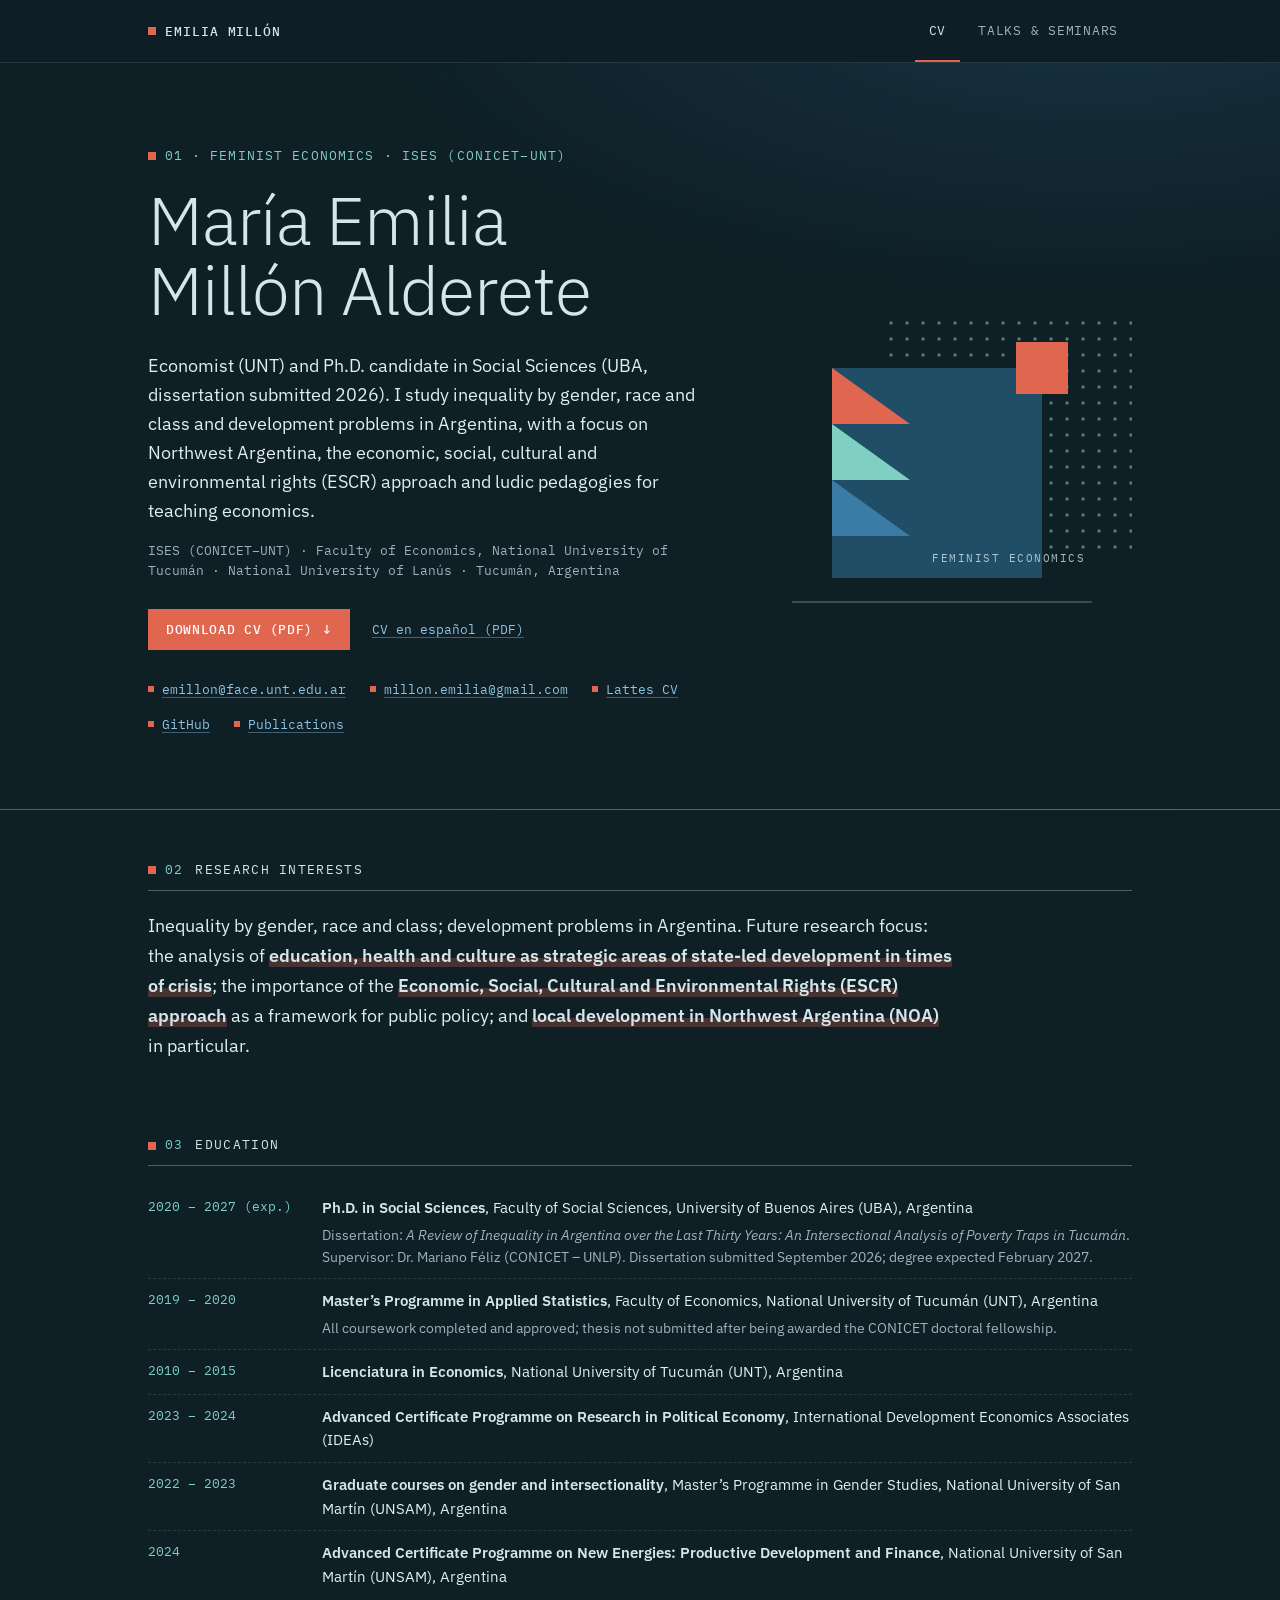
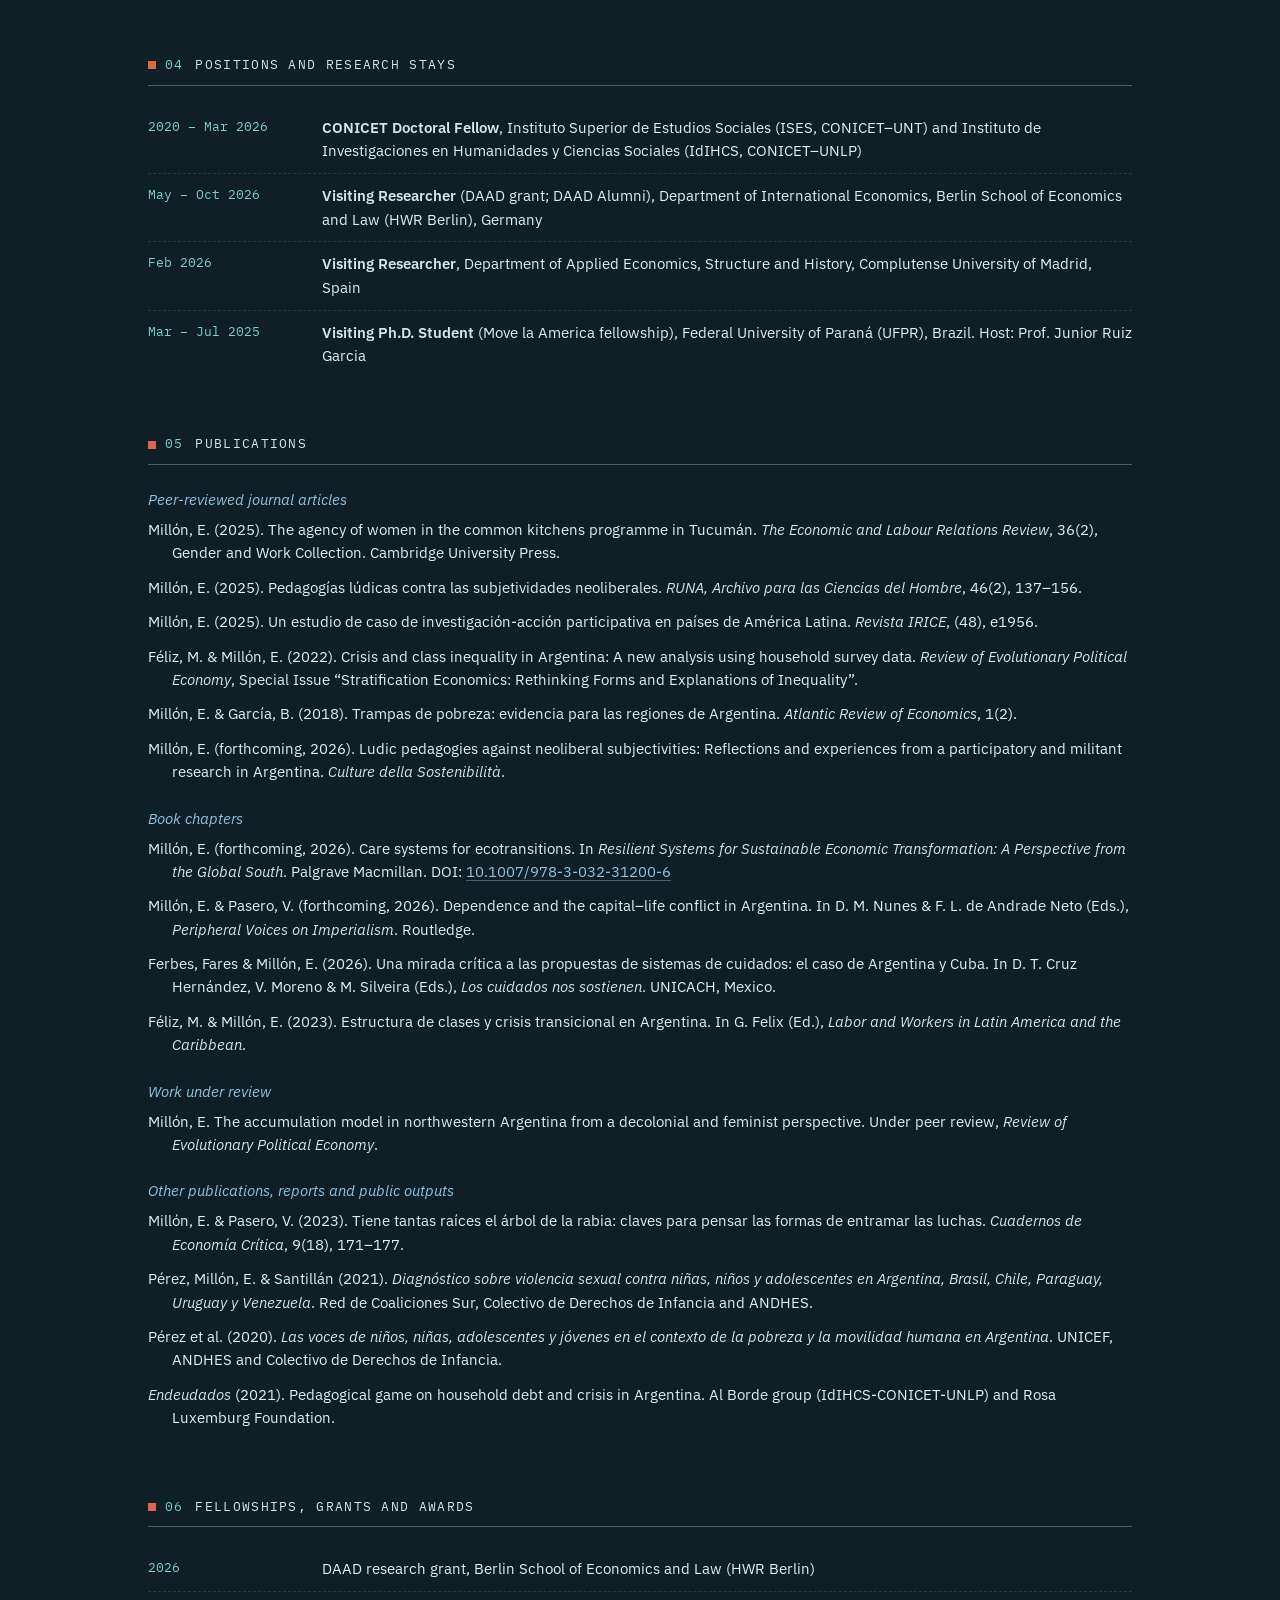
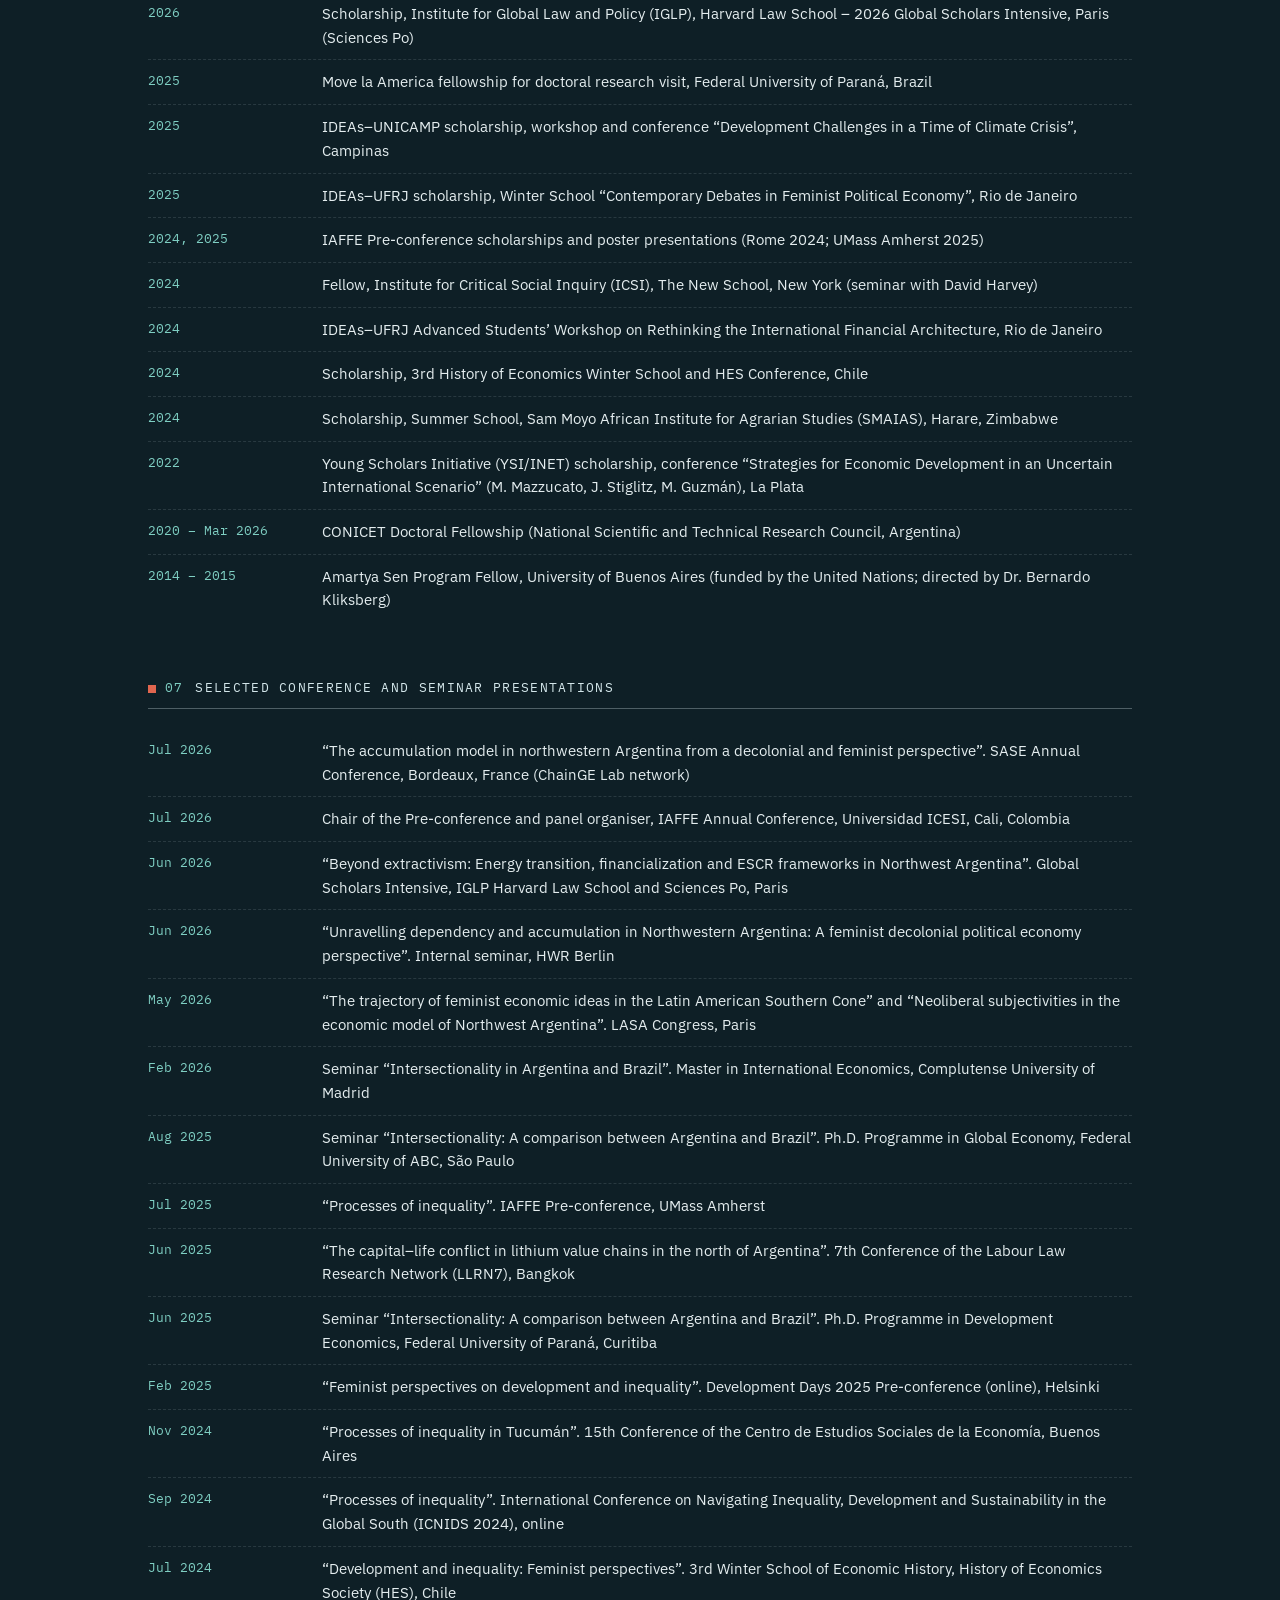
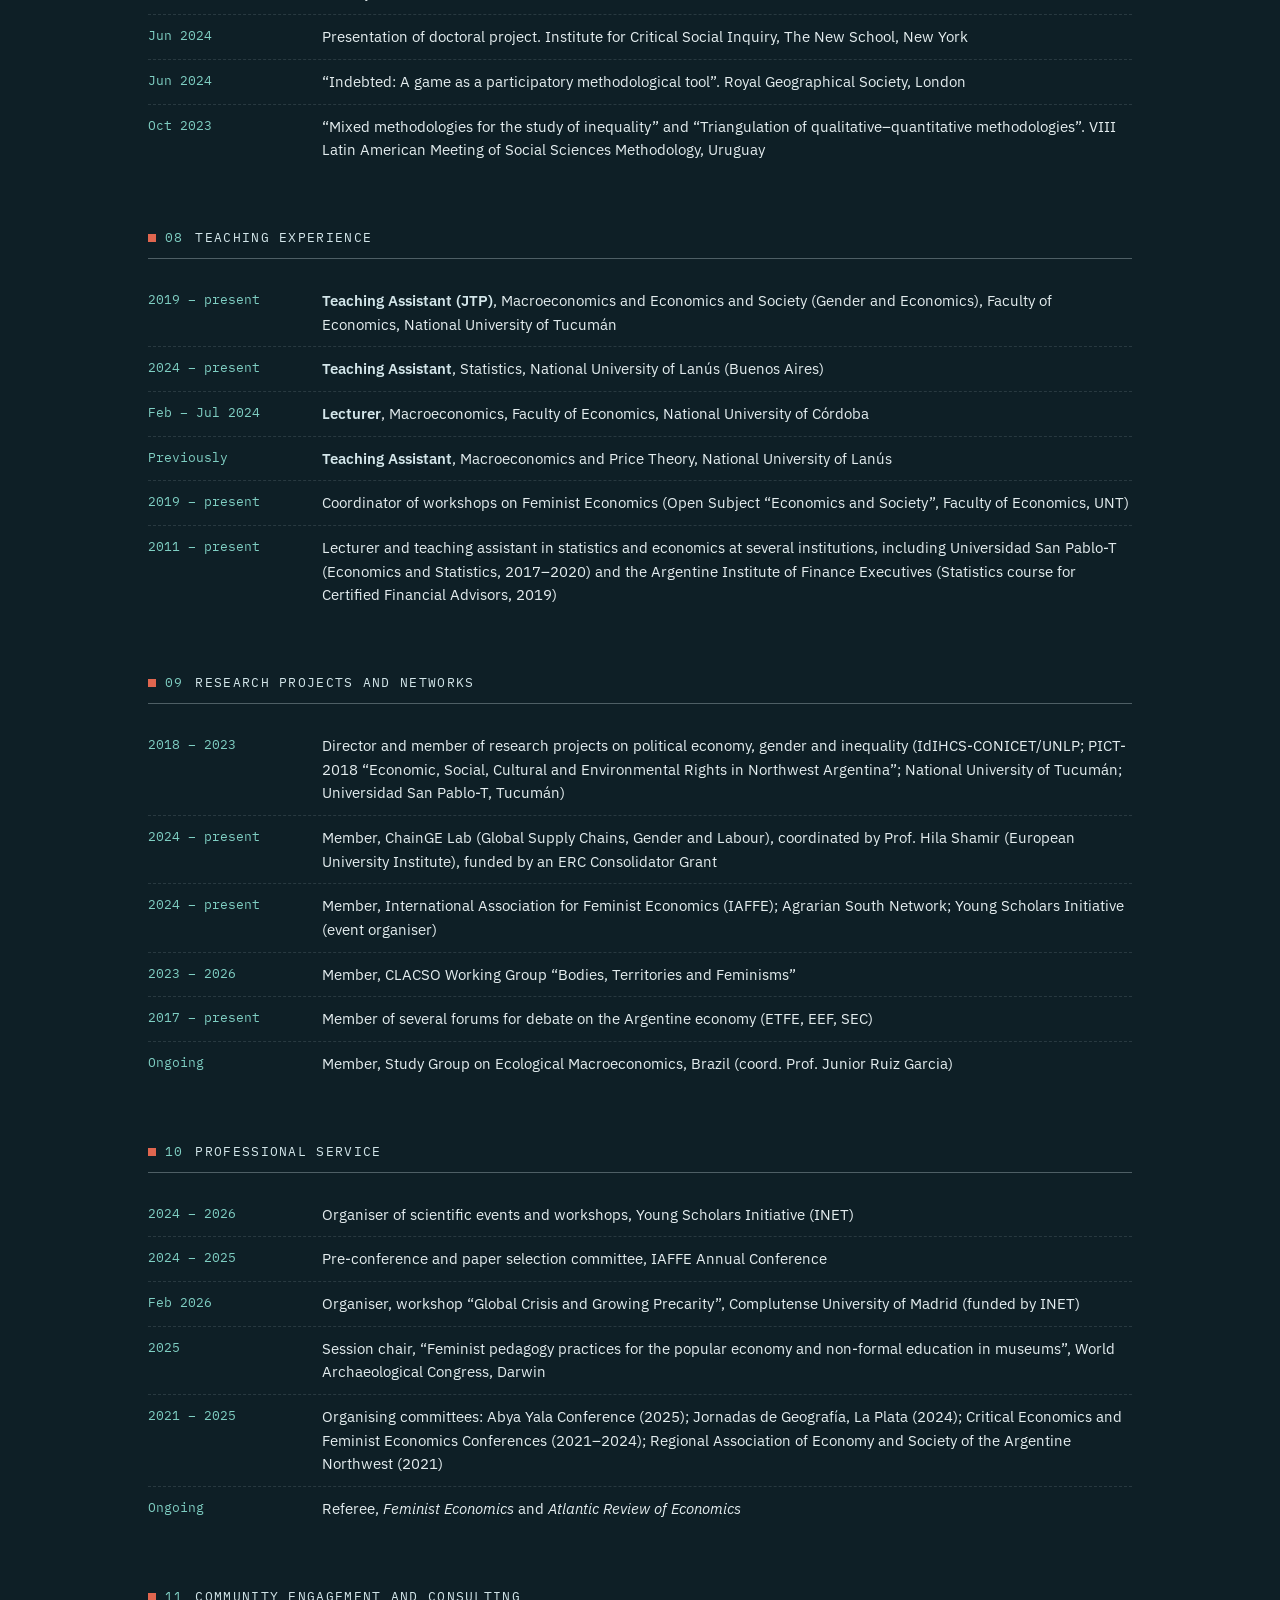
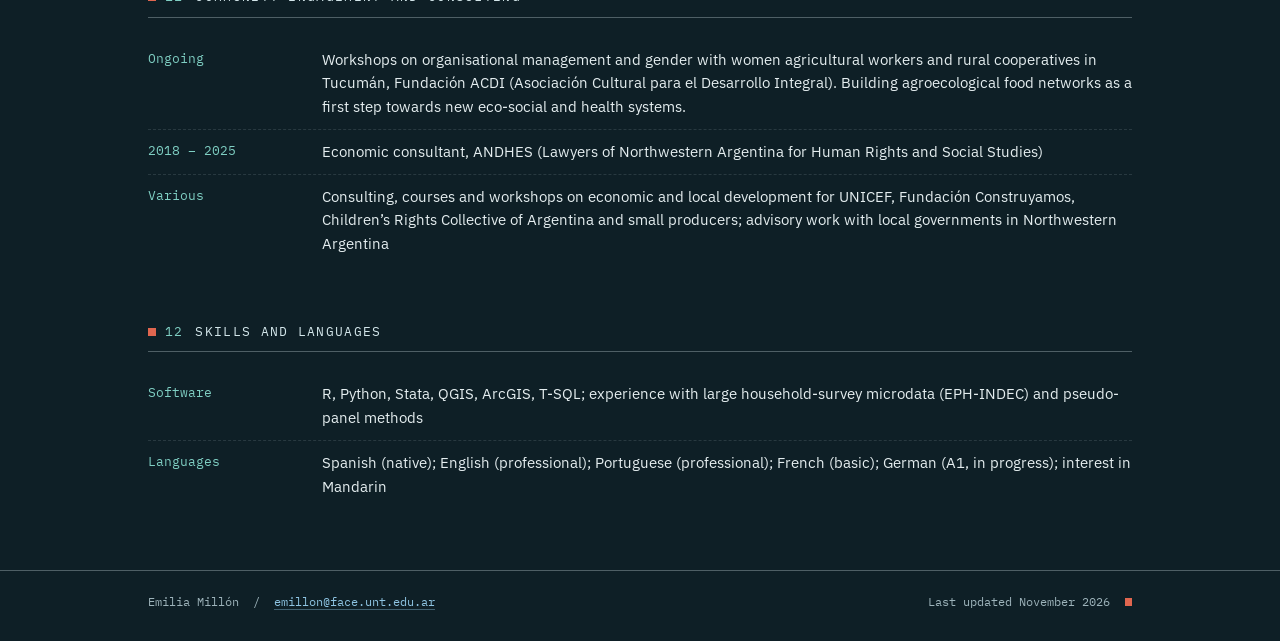
==== index.html @ ac437ae3 "commit" ====
<!doctype html>
<html lang="en">
<head>
<meta charset="utf-8">
<meta name="viewport" content="width=device-width, initial-scale=1">
<title>Emilia Millón · Feminist economist</title>
<meta name="description" content="CV of María Emilia Millón Alderete — feminist economics, inequality and development in Argentina and its Northwest.">
<meta property="og:title" content="Emilia Millón · Feminist economist">
<meta property="og:description" content="CV of María Emilia Millón Alderete — feminist economics, inequality and development in Argentina and its Northwest.">
<meta name="theme-color" content="#0E1F26">
<link rel="icon" href="data:image/svg+xml,%3Csvg xmlns='http://www.w3.org/2000/svg' viewBox='0 0 16 16'%3E%3Crect width='16' height='16' fill='%230E1F26'/%3E%3Crect x='9' y='0' width='7' height='7' fill='%23E0664F'/%3E%3C/svg%3E">
<link rel="preconnect" href="https://fonts.googleapis.com">
<link rel="preconnect" href="https://fonts.gstatic.com" crossorigin>
<link href="https://fonts.googleapis.com/css2?family=IBM+Plex+Mono:wght@400;500&family=IBM+Plex+Sans:ital,wght@0,300;0,400;0,600;1,400&display=swap" rel="stylesheet">
<link rel="stylesheet" href="assets/style.css">
</head>
<body><header class="top"><div class="wrap">
  <a class="brand" href="index.html"><span class="sq" aria-hidden="true"></span>Emilia Millón</a>
  <nav class="tabs" aria-label="Pages"><a href="index.html" aria-current="page">CV</a><a href="talks.html">Talks &amp; seminars</a></nav>
</div></header>
<main>
<section class="hero"><div class="wrap">
  <div>
    <p class="kicker"><span class="sq" aria-hidden="true"></span>01 · Feminist economics · ISES (CONICET–UNT)</p>
    <h1>María Emilia<br>Millón Alderete</h1>
    <p class="bio">Economist (UNT) and Ph.D. candidate in Social Sciences (UBA, dissertation submitted 2026). I study inequality by gender, race and class and development problems in Argentina, with a focus on Northwest Argentina, the economic, social, cultural and environmental rights (ESCR) approach and ludic pedagogies for teaching economics.</p>
    <p class="aff">ISES (CONICET–UNT) · Faculty of Economics, National University of Tucumán · National University of Lanús · Tucumán, Argentina</p>
    <div class="actions">
      <a class="btn" href="assets/CV_Emilia_Millon_EN.pdf" download>Download CV (PDF) <span aria-hidden="true">↓</span></a>
      <a class="alt" href="assets/CV_Emilia_Millon_ES.pdf" download hreflang="es">CV en español (PDF)</a>
    </div>
    <ul class="links" aria-label="Contact and profiles"><li><a href="mailto:emillon@face.unt.edu.ar">emillon@face.unt.edu.ar</a></li><li><a href="mailto:millon.emilia@gmail.com">millon.emilia@gmail.com</a></li><li><a href="http://lattes.cnpq.br/4853078787326103" rel="me noopener">Lattes CV</a></li><li><a href="https://github.com/emiliamillon" rel="me noopener">GitHub</a></li><li><a href="https://tinyurl.com/millon-publis" rel="me noopener">Publications</a></li></ul>
  </div>
  <div class="art"><svg viewBox="0 0 340 340" aria-hidden="true">
  <defs><pattern id="dots" width="16" height="16" patternUnits="userSpaceOnUse"><circle cx="3" cy="3" r="1.7" fill="#7FCFC3" opacity=".55"/></pattern></defs>
  <rect x="96" y="40" width="244" height="244" fill="url(#dots)"/>
  <rect x="40" y="96" width="210" height="210" fill="#1F4E66"/>
  <path d="M40 96 L118 152 L40 152Z" fill="#E0664F"/>
  <path d="M40 152 L118 208 L40 208Z" fill="#7FCFC3"/>
  <path d="M40 208 L118 264 L40 264Z" fill="#3A7CA5"/>
  <rect x="224" y="70" width="52" height="52" fill="#E0664F"/>
  <line x1="0" y1="330" x2="300" y2="330" stroke="#D3E6EA" stroke-width="1" opacity=".45"/>
  <text x="140" y="290" font-family="IBM Plex Mono, monospace" font-size="11" letter-spacing="1.5" fill="#D3E6EA" opacity=".8">FEMINIST ECONOMICS</text>
</svg></div>
</div></section>
<section class="sec wrap" id="research" aria-labelledby="research-h">
<h2 id="research-h"><span class="sq" aria-hidden="true"></span><span class="num">02</span>Research interests</h2>
<p class="lead">Inequality by gender, race and class; development problems in Argentina. Future research focus: the analysis of <strong>education, health and culture as strategic areas of state-led development in times of crisis</strong>; the importance of the <strong>Economic, Social, Cultural and Environmental Rights (ESCR) approach</strong> as a framework for public policy; and <strong>local development in Northwest Argentina (NOA)</strong> in particular.</p>
</section>
<section class="sec wrap" id="education" aria-labelledby="education-h">
<h2 id="education-h"><span class="sq" aria-hidden="true"></span><span class="num">03</span>Education</h2>
<dl class="rows"><div class="row"><dt>2020 – 2027 (exp.)</dt><dd><p><strong>Ph.D. in Social Sciences</strong>, Faculty of Social Sciences, University of Buenos Aires (UBA), Argentina</p><p>Dissertation: <em>A Review of Inequality in Argentina over the Last Thirty Years: An Intersectional Analysis of Poverty Traps in Tucumán</em>. Supervisor: Dr. Mariano Féliz (CONICET – UNLP). Dissertation submitted September 2026; degree expected February 2027.</p></dd></div><div class="row"><dt>2019 – 2020</dt><dd><p><strong>Master’s Programme in Applied Statistics</strong>, Faculty of Economics, National University of Tucumán (UNT), Argentina</p><p>All coursework completed and approved; thesis not submitted after being awarded the CONICET doctoral fellowship.</p></dd></div><div class="row"><dt>2010 – 2015</dt><dd><p><strong>Licenciatura in Economics</strong>, National University of Tucumán (UNT), Argentina</p></dd></div><div class="row"><dt>2023 – 2024</dt><dd><p><strong>Advanced Certificate Programme on Research in Political Economy</strong>, International Development Economics Associates (IDEAs)</p></dd></div><div class="row"><dt>2022 – 2023</dt><dd><p><strong>Graduate courses on gender and intersectionality</strong>, Master’s Programme in Gender Studies, National University of San Martín (UNSAM), Argentina</p></dd></div><div class="row"><dt>2024</dt><dd><p><strong>Advanced Certificate Programme on New Energies: Productive Development and Finance</strong>, National University of San Martín (UNSAM), Argentina</p></dd></div></dl>
</section>
<section class="sec wrap" id="s2" aria-labelledby="s2-h">
<h2 id="s2-h"><span class="sq" aria-hidden="true"></span><span class="num">04</span>Positions and research stays</h2>
<dl class="rows"><div class="row"><dt>2020 – Mar 2026</dt><dd><p><strong>CONICET Doctoral Fellow</strong>, Instituto Superior de Estudios Sociales (ISES, CONICET–UNT) and Instituto de Investigaciones en Humanidades y Ciencias Sociales (IdIHCS, CONICET–UNLP)</p></dd></div><div class="row"><dt>May – Oct 2026</dt><dd><p><strong>Visiting Researcher</strong> (DAAD grant; DAAD Alumni), Department of International Economics, Berlin School of Economics and Law (HWR Berlin), Germany</p></dd></div><div class="row"><dt>Feb 2026</dt><dd><p><strong>Visiting Researcher</strong>, Department of Applied Economics, Structure and History, Complutense University of Madrid, Spain</p></dd></div><div class="row"><dt>Mar – Jul 2025</dt><dd><p><strong>Visiting Ph.D. Student</strong> (Move la America fellowship), Federal University of Paraná (UFPR), Brazil. Host: Prof. Junior Ruiz Garcia</p></dd></div></dl>
</section>
<section class="sec wrap" id="publications" aria-labelledby="publications-h">
<h2 id="publications-h"><span class="sq" aria-hidden="true"></span><span class="num">05</span>Publications</h2>
<h3>Peer-reviewed journal articles</h3>
<p class="ref">Millón, E. (2025). The agency of women in the common kitchens programme in Tucumán. <em>The Economic and Labour Relations Review</em>, 36(2), Gender and Work Collection. Cambridge University Press.</p>
<p class="ref">Millón, E. (2025). Pedagogías lúdicas contra las subjetividades neoliberales. <em>RUNA, Archivo para las Ciencias del Hombre</em>, 46(2), 137–156.</p>
<p class="ref">Millón, E. (2025). Un estudio de caso de investigación-acción participativa en países de América Latina. <em>Revista IRICE</em>, (48), e1956.</p>
<p class="ref">Féliz, M. &amp; Millón, E. (2022). Crisis and class inequality in Argentina: A new analysis using household survey data. <em>Review of Evolutionary Political Economy</em>, Special Issue “Stratification Economics: Rethinking Forms and Explanations of Inequality”.</p>
<p class="ref">Millón, E. &amp; García, B. (2018). Trampas de pobreza: evidencia para las regiones de Argentina. <em>Atlantic Review of Economics</em>, 1(2).</p>
<p class="ref">Millón, E. (forthcoming, 2026). Ludic pedagogies against neoliberal subjectivities: Reflections and experiences from a participatory and militant research in Argentina. <em>Culture della Sostenibilità</em>.</p>
<h3>Book chapters</h3>
<p class="ref">Millón, E. (forthcoming, 2026). Care systems for ecotransitions. In <em>Resilient Systems for Sustainable Economic Transformation: A Perspective from the Global South</em>. Palgrave Macmillan. DOI: <a href="https://doi.org/10.1007/978-3-032-31200-6">10.1007/978-3-032-31200-6</a></p>
<p class="ref">Millón, E. &amp; Pasero, V. (forthcoming, 2026). Dependence and the capital–life conflict in Argentina. In D. M. Nunes &amp; F. L. de Andrade Neto (Eds.), <em>Peripheral Voices on Imperialism</em>. Routledge.</p>
<p class="ref">Ferbes, Fares &amp; Millón, E. (2026). Una mirada crítica a las propuestas de sistemas de cuidados: el caso de Argentina y Cuba. In D. T. Cruz Hernández, V. Moreno &amp; M. Silveira (Eds.), <em>Los cuidados nos sostienen</em>. UNICACH, Mexico.</p>
<p class="ref">Féliz, M. &amp; Millón, E. (2023). Estructura de clases y crisis transicional en Argentina. In G. Felix (Ed.), <em>Labor and Workers in Latin America and the Caribbean</em>.</p>
<h3>Work under review</h3>
<p class="ref">Millón, E. The accumulation model in northwestern Argentina from a decolonial and feminist perspective. Under peer review, <em>Review of Evolutionary Political Economy</em>.</p>
<h3>Other publications, reports and public outputs</h3>
<p class="ref">Millón, E. &amp; Pasero, V. (2023). Tiene tantas raíces el árbol de la rabia: claves para pensar las formas de entramar las luchas. <em>Cuadernos de Economía Crítica</em>, 9(18), 171–177.</p>
<p class="ref">Pérez, Millón, E. &amp; Santillán (2021). <em>Diagnóstico sobre violencia sexual contra niñas, niños y adolescentes en Argentina, Brasil, Chile, Paraguay, Uruguay y Venezuela</em>. Red de Coaliciones Sur, Colectivo de Derechos de Infancia and ANDHES.</p>
<p class="ref">Pérez et al. (2020). <em>Las voces de niños, niñas, adolescentes y jóvenes en el contexto de la pobreza y la movilidad humana en Argentina</em>. UNICEF, ANDHES and Colectivo de Derechos de Infancia.</p>
<p class="ref"><em>Endeudados</em> (2021). Pedagogical game on household debt and crisis in Argentina. Al Borde group (IdIHCS-CONICET-UNLP) and Rosa Luxemburg Foundation.</p>
</section>
<section class="sec wrap" id="s4" aria-labelledby="s4-h">
<h2 id="s4-h"><span class="sq" aria-hidden="true"></span><span class="num">06</span>Fellowships, grants and awards</h2>
<dl class="rows"><div class="row"><dt>2026</dt><dd><p>DAAD research grant, Berlin School of Economics and Law (HWR Berlin)</p></dd></div><div class="row"><dt>2026</dt><dd><p>Scholarship, Institute for Global Law and Policy (IGLP), Harvard Law School – 2026 Global Scholars Intensive, Paris (Sciences Po)</p></dd></div><div class="row"><dt>2025</dt><dd><p>Move la America fellowship for doctoral research visit, Federal University of Paraná, Brazil</p></dd></div><div class="row"><dt>2025</dt><dd><p>IDEAs–UNICAMP scholarship, workshop and conference “Development Challenges in a Time of Climate Crisis”, Campinas</p></dd></div><div class="row"><dt>2025</dt><dd><p>IDEAs–UFRJ scholarship, Winter School “Contemporary Debates in Feminist Political Economy”, Rio de Janeiro</p></dd></div><div class="row"><dt>2024, 2025</dt><dd><p>IAFFE Pre-conference scholarships and poster presentations (Rome 2024; UMass Amherst 2025)</p></dd></div><div class="row"><dt>2024</dt><dd><p>Fellow, Institute for Critical Social Inquiry (ICSI), The New School, New York (seminar with David Harvey)</p></dd></div><div class="row"><dt>2024</dt><dd><p>IDEAs–UFRJ Advanced Students’ Workshop on Rethinking the International Financial Architecture, Rio de Janeiro</p></dd></div><div class="row"><dt>2024</dt><dd><p>Scholarship, 3rd History of Economics Winter School and HES Conference, Chile</p></dd></div><div class="row"><dt>2024</dt><dd><p>Scholarship, Summer School, Sam Moyo African Institute for Agrarian Studies (SMAIAS), Harare, Zimbabwe</p></dd></div><div class="row"><dt>2022</dt><dd><p>Young Scholars Initiative (YSI/INET) scholarship, conference “Strategies for Economic Development in an Uncertain International Scenario” (M. Mazzucato, J. Stiglitz, M. Guzmán), La Plata</p></dd></div><div class="row"><dt>2020 – Mar 2026</dt><dd><p>CONICET Doctoral Fellowship (National Scientific and Technical Research Council, Argentina)</p></dd></div><div class="row"><dt>2014 – 2015</dt><dd><p>Amartya Sen Program Fellow, University of Buenos Aires (funded by the United Nations; directed by Dr. Bernardo Kliksberg)</p></dd></div></dl>
</section>
<section class="sec wrap" id="s5" aria-labelledby="s5-h">
<h2 id="s5-h"><span class="sq" aria-hidden="true"></span><span class="num">07</span>Selected conference and seminar presentations</h2>
<dl class="rows"><div class="row"><dt>Jul 2026</dt><dd><p>“The accumulation model in northwestern Argentina from a decolonial and feminist perspective”. SASE Annual Conference, Bordeaux, France (ChainGE Lab network)</p></dd></div><div class="row"><dt>Jul 2026</dt><dd><p>Chair of the Pre-conference and panel organiser, IAFFE Annual Conference, Universidad ICESI, Cali, Colombia</p></dd></div><div class="row"><dt>Jun 2026</dt><dd><p>“Beyond extractivism: Energy transition, financialization and ESCR frameworks in Northwest Argentina”. Global Scholars Intensive, IGLP Harvard Law School and Sciences Po, Paris</p></dd></div><div class="row"><dt>Jun 2026</dt><dd><p>“Unravelling dependency and accumulation in Northwestern Argentina: A feminist decolonial political economy perspective”. Internal seminar, HWR Berlin</p></dd></div><div class="row"><dt>May 2026</dt><dd><p>“The trajectory of feminist economic ideas in the Latin American Southern Cone” and “Neoliberal subjectivities in the economic model of Northwest Argentina”. LASA Congress, Paris</p></dd></div><div class="row"><dt>Feb 2026</dt><dd><p>Seminar “Intersectionality in Argentina and Brazil”. Master in International Economics, Complutense University of Madrid</p></dd></div><div class="row"><dt>Aug 2025</dt><dd><p>Seminar “Intersectionality: A comparison between Argentina and Brazil”. Ph.D. Programme in Global Economy, Federal University of ABC, São Paulo</p></dd></div><div class="row"><dt>Jul 2025</dt><dd><p>“Processes of inequality”. IAFFE Pre-conference, UMass Amherst</p></dd></div><div class="row"><dt>Jun 2025</dt><dd><p>“The capital–life conflict in lithium value chains in the north of Argentina”. 7th Conference of the Labour Law Research Network (LLRN7), Bangkok</p></dd></div><div class="row"><dt>Jun 2025</dt><dd><p>Seminar “Intersectionality: A comparison between Argentina and Brazil”. Ph.D. Programme in Development Economics, Federal University of Paraná, Curitiba</p></dd></div><div class="row"><dt>Feb 2025</dt><dd><p>“Feminist perspectives on development and inequality”. Development Days 2025 Pre-conference (online), Helsinki</p></dd></div><div class="row"><dt>Nov 2024</dt><dd><p>“Processes of inequality in Tucumán”. 15th Conference of the Centro de Estudios Sociales de la Economía, Buenos Aires</p></dd></div><div class="row"><dt>Sep 2024</dt><dd><p>“Processes of inequality”. International Conference on Navigating Inequality, Development and Sustainability in the Global South (ICNIDS 2024), online</p></dd></div><div class="row"><dt>Jul 2024</dt><dd><p>“Development and inequality: Feminist perspectives”. 3rd Winter School of Economic History, History of Economics Society (HES), Chile</p></dd></div><div class="row"><dt>Jun 2024</dt><dd><p>Presentation of doctoral project. Institute for Critical Social Inquiry, The New School, New York</p></dd></div><div class="row"><dt>Jun 2024</dt><dd><p>“Indebted: A game as a participatory methodological tool”. Royal Geographical Society, London</p></dd></div><div class="row"><dt>Oct 2023</dt><dd><p>“Mixed methodologies for the study of inequality” and “Triangulation of qualitative–quantitative methodologies”. VIII Latin American Meeting of Social Sciences Methodology, Uruguay</p></dd></div></dl>
</section>
<section class="sec wrap" id="teaching" aria-labelledby="teaching-h">
<h2 id="teaching-h"><span class="sq" aria-hidden="true"></span><span class="num">08</span>Teaching experience</h2>
<dl class="rows"><div class="row"><dt>2019 – present</dt><dd><p><strong>Teaching Assistant (JTP)</strong>, Macroeconomics and Economics and Society (Gender and Economics), Faculty of Economics, National University of Tucumán</p></dd></div><div class="row"><dt>2024 – present</dt><dd><p><strong>Teaching Assistant</strong>, Statistics, National University of Lanús (Buenos Aires)</p></dd></div><div class="row"><dt>Feb – Jul 2024</dt><dd><p><strong>Lecturer</strong>, Macroeconomics, Faculty of Economics, National University of Córdoba</p></dd></div><div class="row"><dt>Previously</dt><dd><p><strong>Teaching Assistant</strong>, Macroeconomics and Price Theory, National University of Lanús</p></dd></div><div class="row"><dt>2019 – present</dt><dd><p>Coordinator of workshops on Feminist Economics (Open Subject “Economics and Society”, Faculty of Economics, UNT)</p></dd></div><div class="row"><dt>2011 – present</dt><dd><p>Lecturer and teaching assistant in statistics and economics at several institutions, including Universidad San Pablo-T (Economics and Statistics, 2017–2020) and the Argentine Institute of Finance Executives (Statistics course for Certified Financial Advisors, 2019)</p></dd></div></dl>
</section>
<section class="sec wrap" id="s7" aria-labelledby="s7-h">
<h2 id="s7-h"><span class="sq" aria-hidden="true"></span><span class="num">09</span>Research projects and networks</h2>
<dl class="rows"><div class="row"><dt>2018 – 2023</dt><dd><p>Director and member of research projects on political economy, gender and inequality (IdIHCS-CONICET/UNLP; PICT-2018 “Economic, Social, Cultural and Environmental Rights in Northwest Argentina”; National University of Tucumán; Universidad San Pablo-T, Tucumán)</p></dd></div><div class="row"><dt>2024 – present</dt><dd><p>Member, ChainGE Lab (Global Supply Chains, Gender and Labour), coordinated by Prof. Hila Shamir (European University Institute), funded by an ERC Consolidator Grant</p></dd></div><div class="row"><dt>2024 – present</dt><dd><p>Member, International Association for Feminist Economics (IAFFE); Agrarian South Network; Young Scholars Initiative (event organiser)</p></dd></div><div class="row"><dt>2023 – 2026</dt><dd><p>Member, CLACSO Working Group “Bodies, Territories and Feminisms”</p></dd></div><div class="row"><dt>2017 – present</dt><dd><p>Member of several forums for debate on the Argentine economy (ETFE, EEF, SEC)</p></dd></div><div class="row"><dt>Ongoing</dt><dd><p>Member, Study Group on Ecological Macroeconomics, Brazil (coord. Prof. Junior Ruiz Garcia)</p></dd></div></dl>
</section>
<section class="sec wrap" id="s8" aria-labelledby="s8-h">
<h2 id="s8-h"><span class="sq" aria-hidden="true"></span><span class="num">10</span>Professional service</h2>
<dl class="rows"><div class="row"><dt>2024 – 2026</dt><dd><p>Organiser of scientific events and workshops, Young Scholars Initiative (INET)</p></dd></div><div class="row"><dt>2024 – 2025</dt><dd><p>Pre-conference and paper selection committee, IAFFE Annual Conference</p></dd></div><div class="row"><dt>Feb 2026</dt><dd><p>Organiser, workshop “Global Crisis and Growing Precarity”, Complutense University of Madrid (funded by INET)</p></dd></div><div class="row"><dt>2025</dt><dd><p>Session chair, “Feminist pedagogy practices for the popular economy and non-formal education in museums”, World Archaeological Congress, Darwin</p></dd></div><div class="row"><dt>2021 – 2025</dt><dd><p>Organising committees: Abya Yala Conference (2025); Jornadas de Geografía, La Plata (2024); Critical Economics and Feminist Economics Conferences (2021–2024); Regional Association of Economy and Society of the Argentine Northwest (2021)</p></dd></div><div class="row"><dt>Ongoing</dt><dd><p>Referee, <em>Feminist Economics</em> and <em>Atlantic Review of Economics</em></p></dd></div></dl>
</section>
<section class="sec wrap" id="s9" aria-labelledby="s9-h">
<h2 id="s9-h"><span class="sq" aria-hidden="true"></span><span class="num">11</span>Community engagement and consulting</h2>
<dl class="rows"><div class="row"><dt>Ongoing</dt><dd><p>Workshops on organisational management and gender with women agricultural workers and rural cooperatives in Tucumán, Fundación ACDI (Asociación Cultural para el Desarrollo Integral). Building agroecological food networks as a first step towards new eco-social and health systems.</p></dd></div><div class="row"><dt>2018 – 2025</dt><dd><p>Economic consultant, ANDHES (Lawyers of Northwestern Argentina for Human Rights and Social Studies)</p></dd></div><div class="row"><dt>Various</dt><dd><p>Consulting, courses and workshops on economic and local development for UNICEF, Fundación Construyamos, Children’s Rights Collective of Argentina and small producers; advisory work with local governments in Northwestern Argentina</p></dd></div></dl>
</section>
<section class="sec wrap" id="s10" aria-labelledby="s10-h">
<h2 id="s10-h"><span class="sq" aria-hidden="true"></span><span class="num">12</span>Skills and languages</h2>
<dl class="rows"><div class="row"><dt>Software</dt><dd><p>R, Python, Stata, QGIS, ArcGIS, T-SQL; experience with large household-survey microdata (EPH-INDEC) and pseudo-panel methods</p></dd></div><div class="row"><dt>Languages</dt><dd><p>Spanish (native); English (professional); Portuguese (professional); French (basic); German (A1, in progress); interest in Mandarin</p></dd></div></dl>
</section>
</main>
<footer class="foot"><div class="wrap">
  <span>Emilia Millón &nbsp;/&nbsp; <a href="mailto:emillon@face.unt.edu.ar">emillon@face.unt.edu.ar</a></span>
  <span>Last updated November 2026 <span class="sq" aria-hidden="true"></span></span>
</div></footer>
</body></html>
---- assets/style.css ----
:root{
  --bg:#0E1F26; --surface:#132A33; --raise:#16303A;
  --line:rgba(211,230,234,.13); --line-strong:rgba(211,230,234,.32);
  --text:#E4EDEF; --muted:#9DB3BA; --head:#D3E6EA;
  --main:#1F4E66; --sec:#3A7CA5; --link:#8EC4E2; --mint:#7FCFC3; --accent:#E0664F;
  --sans:"IBM Plex Sans",system-ui,sans-serif; --mono:"IBM Plex Mono",ui-monospace,monospace;
  color-scheme:dark;
}
*{box-sizing:border-box}
html{scroll-behavior:smooth;scroll-padding-top:76px;background:var(--bg)}
body{margin:0;background:var(--bg);color:var(--text);font:400 16px/1.6 var(--sans);-webkit-font-smoothing:antialiased}
a{color:var(--link);text-decoration-color:rgba(142,196,226,.4);text-underline-offset:3px}
a:hover{color:var(--accent);text-decoration-color:var(--accent)}
a:focus-visible,button:focus-visible{outline:2px solid var(--accent);outline-offset:3px}
.sq{display:inline-block;width:.62em;height:.62em;background:var(--accent);margin-right:.7em;vertical-align:.04em;flex:none}
.wrap{max-width:1080px;margin:0 auto;padding:0 48px}

/* top bar + tabs */
.top{position:sticky;top:0;z-index:5;background:rgba(14,31,38,.92);backdrop-filter:blur(8px);border-bottom:1px solid var(--line)}
.top .wrap{display:flex;align-items:center;gap:28px;height:62px}
.brand{font:500 13px/1 var(--mono);letter-spacing:.07em;text-transform:uppercase;color:var(--head);text-decoration:none;white-space:nowrap}
.tabs{display:flex;gap:4px;margin-left:auto;height:100%}
.tabs a{display:flex;align-items:center;padding:0 14px;font:400 12.5px/1 var(--mono);letter-spacing:.06em;text-transform:uppercase;color:var(--muted);text-decoration:none;border-bottom:2px solid transparent}
.tabs a:hover{color:var(--head)}
.tabs a[aria-current="page"]{color:var(--head);border-bottom-color:var(--accent)}

/* hero */
.hero{border-bottom:1px solid var(--line-strong);background:
  radial-gradient(1200px 500px at 85% -10%,rgba(58,124,165,.22),transparent 60%),var(--bg)}
.hero .wrap{display:grid;grid-template-columns:1.5fr 1fr;gap:48px;align-items:center;padding-top:84px;padding-bottom:72px}
.kicker{font:400 12.5px/1.4 var(--mono);letter-spacing:.09em;text-transform:uppercase;color:var(--mint);margin:0 0 20px}
h1{font:300 clamp(40px,6vw,68px)/1.03 var(--sans);color:var(--head);margin:0 0 26px;letter-spacing:-.015em}
.bio{font-size:18px;line-height:1.62;max-width:34em;margin:0 0 14px;color:var(--text)}
.aff{font:400 12.5px/1.65 var(--mono);color:var(--muted);margin:0 0 28px}
.actions{display:flex;flex-wrap:wrap;align-items:center;gap:14px 22px;margin-bottom:26px}
.btn{display:inline-flex;gap:10px;align-items:center;font:500 13px/1 var(--mono);letter-spacing:.05em;text-transform:uppercase;background:var(--accent);color:#fff;text-decoration:none;padding:14px 18px}
.btn:hover{background:#f07a64;color:#fff}
.alt{font:400 12.5px/1 var(--mono)}
.links{list-style:none;display:flex;flex-wrap:wrap;gap:10px 24px;margin:0;padding:0}
.links li::before{content:"";display:inline-block;width:6px;height:6px;background:var(--accent);margin-right:8px;vertical-align:2px}
.links a{font:400 13px/1.4 var(--mono)}
.art{width:100%;max-width:340px;justify-self:end}
.art svg{display:block;width:100%;height:auto}

/* sections */
.sec{padding-top:52px;padding-bottom:6px}
.sec h2{display:flex;align-items:center;font:400 13px/1.3 var(--mono);letter-spacing:.1em;text-transform:uppercase;color:var(--head);margin:0 0 20px;padding-bottom:11px;border-bottom:1px solid var(--line-strong)}
.sec h2 .num{color:var(--mint);margin-right:.9em}
.sec h3{font:italic 400 15px/1.4 var(--sans);color:var(--link);margin:24px 0 8px}
.lead{font-size:17.5px;line-height:1.72;max-width:46em;margin:0 0 18px}
.lead strong{color:var(--head);font-weight:600;background:linear-gradient(transparent 62%,rgba(224,102,79,.28) 0)}
.ref{margin:0 0 11px;padding-left:1.6em;text-indent:-1.6em;font-size:15px;line-height:1.56;color:var(--text)}
.ref em{color:var(--head)}
.rows{margin:0}
.row{display:grid;grid-template-columns:150px 1fr;gap:24px;padding:10px 0}
.row+.row{border-top:1px dashed var(--line)}
.row dt{font:400 12.5px/1.75 var(--mono);color:var(--mint);white-space:nowrap}
.row dd{margin:0;font-size:15px;line-height:1.58}
.row dd p{margin:0}
.row dd p+p{margin-top:4px;color:var(--muted);font-size:14px}
.row strong{color:var(--head);font-weight:600}

.foot{margin-top:56px;border-top:1px solid var(--line-strong)}
.foot .wrap{display:flex;justify-content:space-between;gap:16px;flex-wrap:wrap;padding-top:22px;padding-bottom:30px;font:400 12px/1.5 var(--mono);color:var(--muted)}
.foot .sq{margin:0 0 0 .6em}

/* gallery page */
.page-head .wrap{padding-top:64px;padding-bottom:36px}
.page-head p.intro{max-width:40em;color:var(--muted);margin:0}
.year{display:flex;align-items:center;font:400 13px/1 var(--mono);letter-spacing:.1em;color:var(--head);margin:44px 0 18px;padding-bottom:11px;border-bottom:1px solid var(--line-strong)}
.grid{display:grid;grid-template-columns:repeat(auto-fill,minmax(250px,1fr));gap:22px}
.card{margin:0;background:var(--surface);border:1px solid var(--line);display:flex;flex-direction:column}
.card button{all:unset;cursor:pointer;display:block}
.card button:focus-visible{outline:2px solid var(--accent);outline-offset:2px}
.thumb{aspect-ratio:4/3;width:100%;object-fit:cover;display:block;background:var(--raise)}
.ph{aspect-ratio:4/3;display:flex;align-items:flex-end;padding:14px;background:
  radial-gradient(circle,rgba(127,207,195,.35) 1.4px,transparent 1.6px) 0 0/14px 14px,var(--raise);
  font:400 11.5px/1.3 var(--mono);letter-spacing:.06em;text-transform:uppercase;color:var(--muted);position:relative}
.ph::after{content:"";position:absolute;top:14px;right:14px;width:14px;height:14px;background:var(--accent)}
.card figcaption{padding:14px 16px 16px;display:flex;flex-direction:column;gap:4px}
.card .when{font:400 11.5px/1.3 var(--mono);color:var(--mint);letter-spacing:.04em}
.card .what{font-size:15px;line-height:1.4;color:var(--head);font-weight:600}
.card .where{font-size:13.5px;color:var(--muted)}
.lb{position:fixed;inset:0;z-index:20;background:rgba(6,14,18,.92);display:grid;place-items:center;padding:24px}
.lb[hidden]{display:none}
.lb figure{margin:0;max-width:min(1100px,100%);}
.lb img{max-width:100%;max-height:78vh;display:block;margin:0 auto}
.lb figcaption{font:400 13px/1.5 var(--mono);color:var(--text);margin-top:12px;text-align:center}
.lb button{position:absolute;background:none;border:1px solid var(--line-strong);color:var(--head);font:500 13px/1 var(--mono);padding:10px 13px;cursor:pointer}
.lb .x{top:18px;right:18px}.lb .prev{left:18px;top:50%}.lb .next{right:18px;top:50%}

@media (max-width:820px){
  .wrap{padding:0 16px}
  .top .wrap{gap:12px;height:56px}
  .tabs a{padding:0 9px;font-size:11.5px}
  .hero .wrap{grid-template-columns:1fr;gap:28px;padding-top:44px;padding-bottom:44px}
  .art{order:-1;max-width:150px;justify-self:start}
  .row{grid-template-columns:1fr;gap:2px}
  .row dt{white-space:normal}
  .brand .full{display:none}
}
@media print{.top,.actions{display:none} :root{--bg:#fff;--text:#16303A;--head:#1F4E66;--muted:#4d6670}}
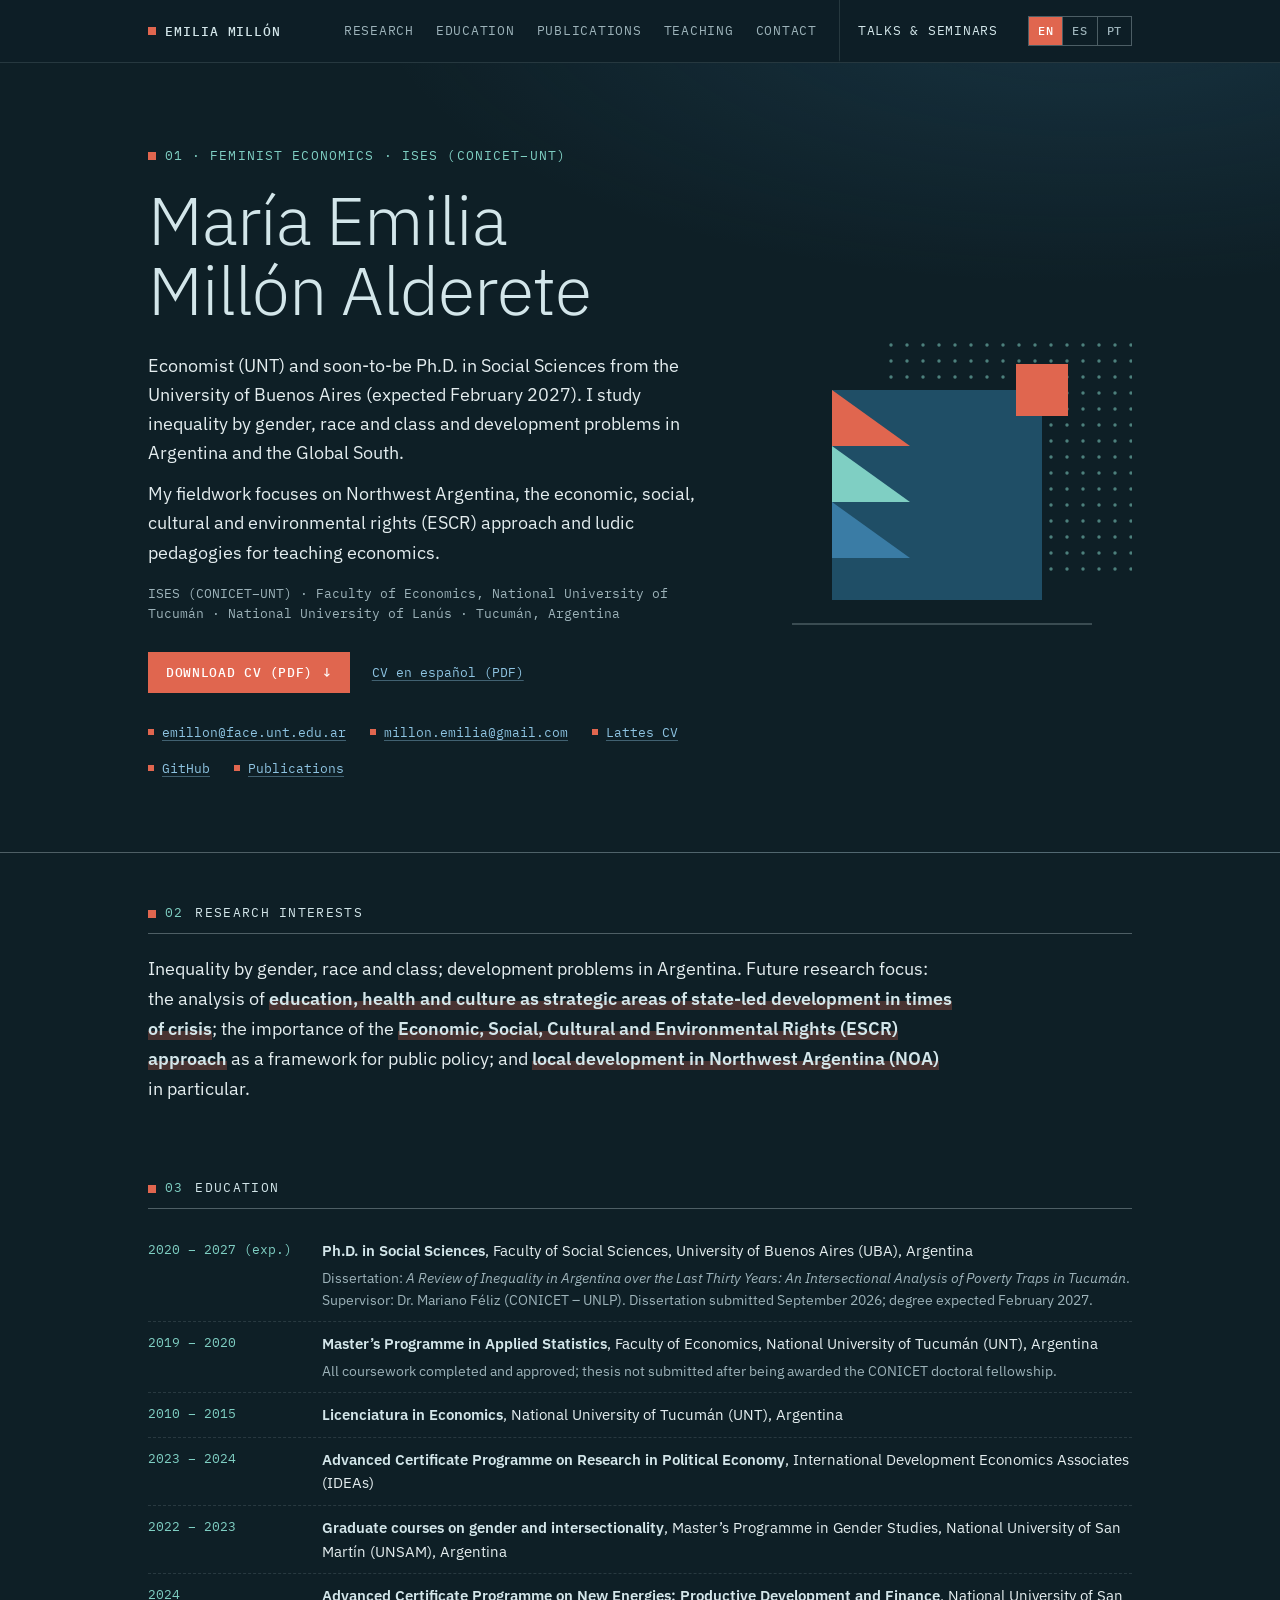
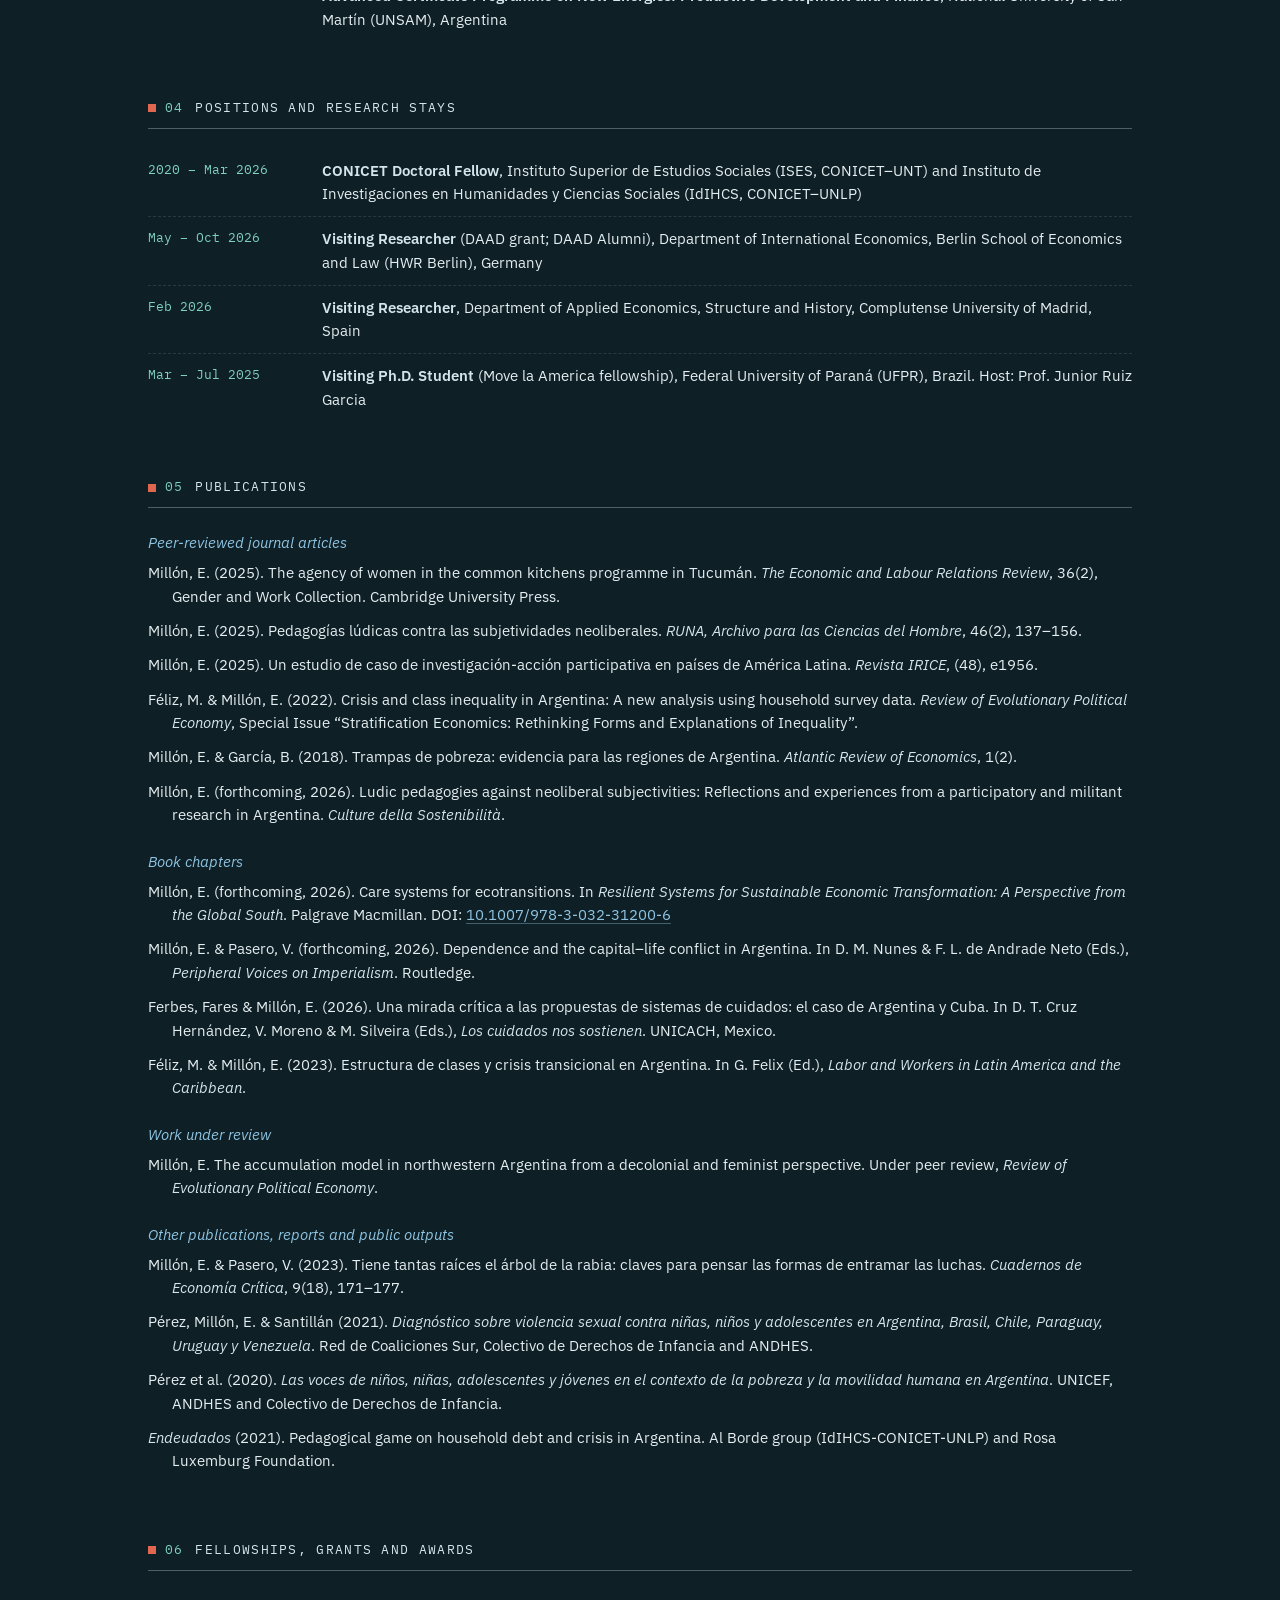
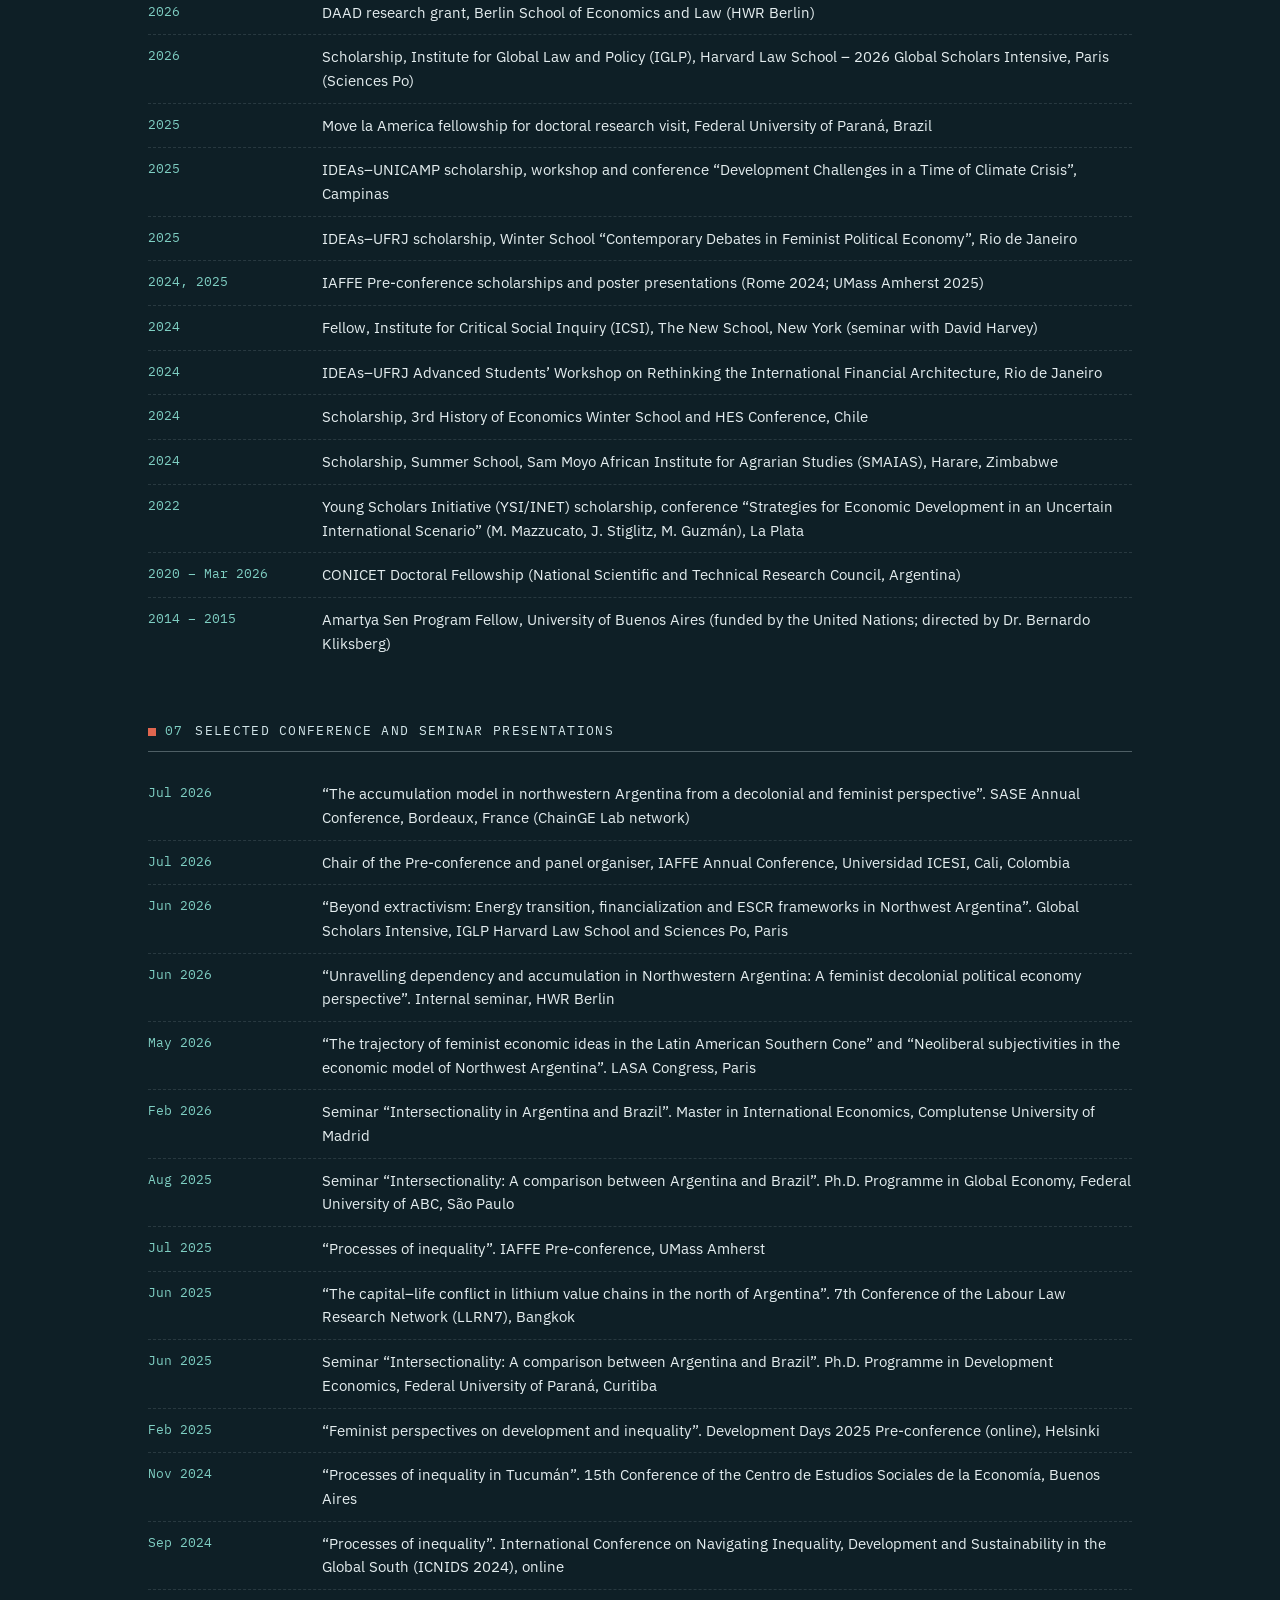
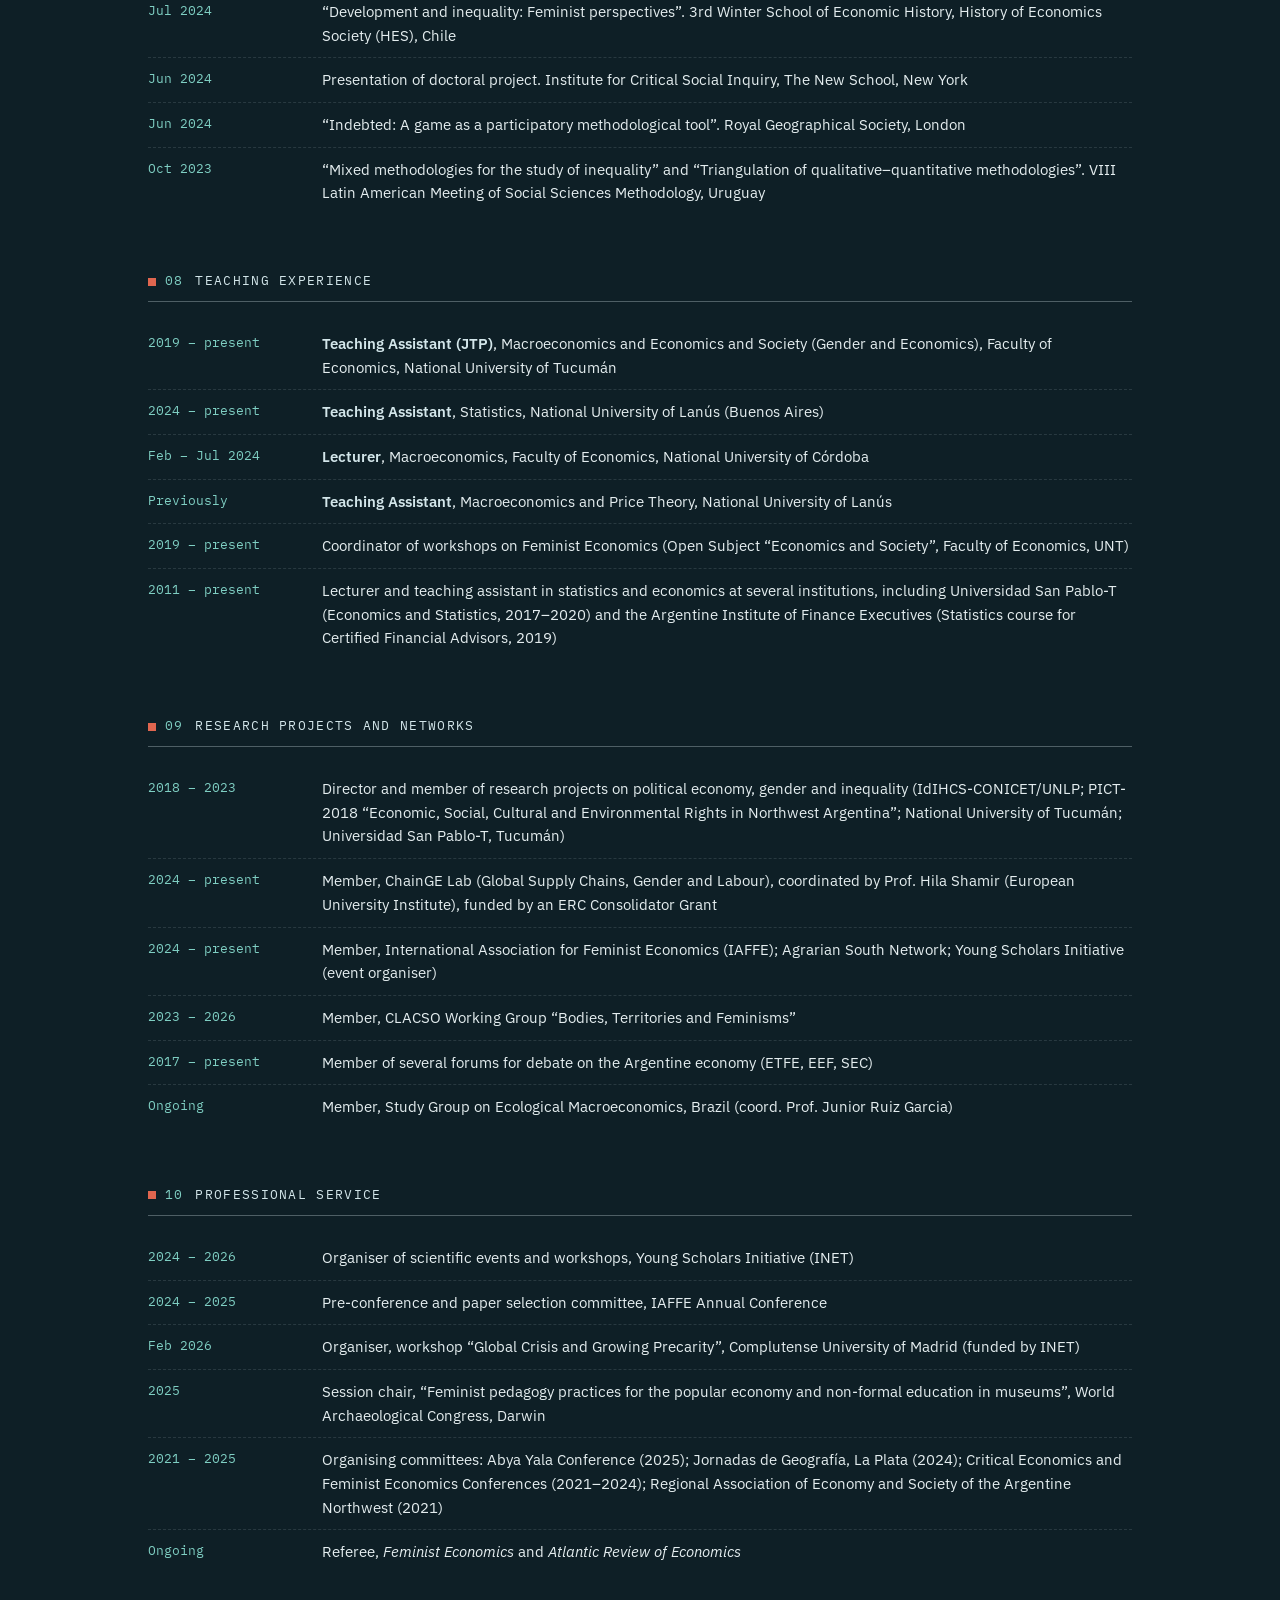
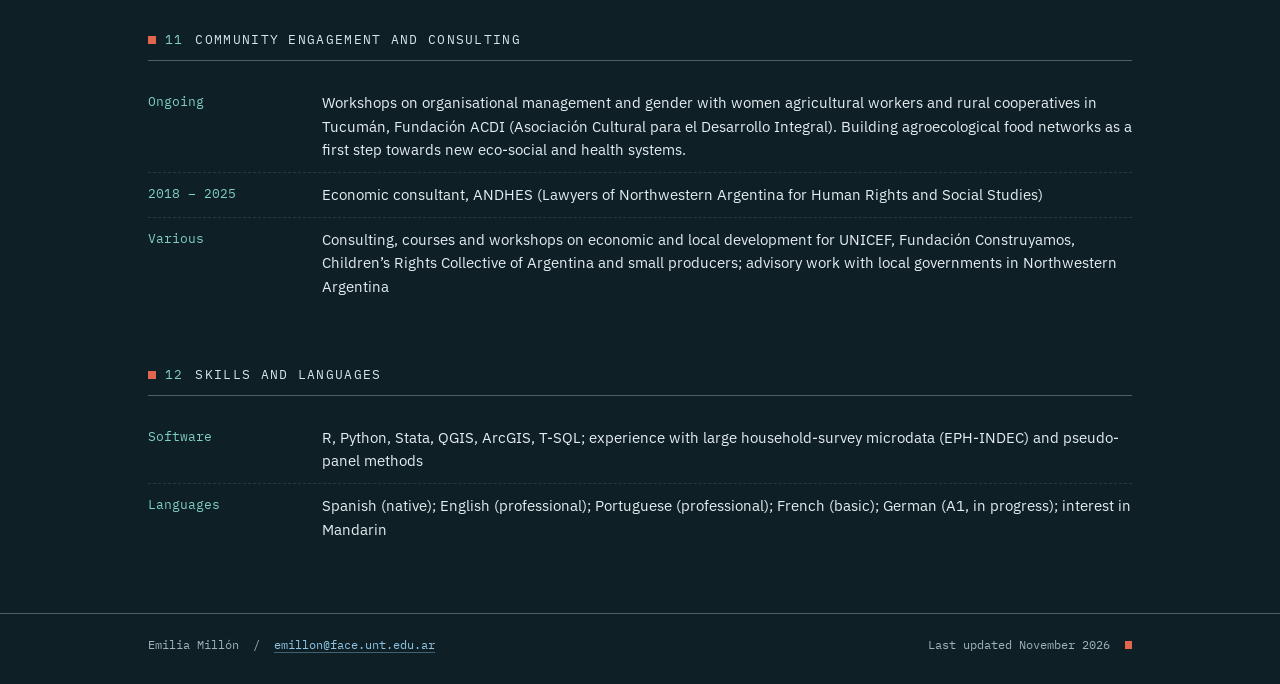
==== commit 1f6c56b9: "commit" ====
--- a/index.html
+++ b/index.html
@@ -4,9 +4,9 @@
 <meta charset="utf-8">
 <meta name="viewport" content="width=device-width, initial-scale=1">
 <title>Emilia Millón · Feminist economist</title>
-<meta name="description" content="CV of María Emilia Millón Alderete — feminist economics, inequality and development in Argentina and its Northwest.">
+<meta name="description" content="CV of María Emilia Millón Alderete — feminist economics, inequality and development in Argentina and the Global South.">
 <meta property="og:title" content="Emilia Millón · Feminist economist">
-<meta property="og:description" content="CV of María Emilia Millón Alderete — feminist economics, inequality and development in Argentina and its Northwest.">
+<meta property="og:description" content="CV of María Emilia Millón Alderete — feminist economics, inequality and development in Argentina and the Global South.">
 <meta name="theme-color" content="#0E1F26">
 <link rel="icon" href="data:image/svg+xml,%3Csvg xmlns='http://www.w3.org/2000/svg' viewBox='0 0 16 16'%3E%3Crect width='16' height='16' fill='%230E1F26'/%3E%3Crect x='9' y='0' width='7' height='7' fill='%23E0664F'/%3E%3C/svg%3E">
 <link rel="preconnect" href="https://fonts.googleapis.com">
@@ -16,20 +16,20 @@
 </head>
 <body><header class="top"><div class="wrap">
   <a class="brand" href="index.html"><span class="sq" aria-hidden="true"></span>Emilia Millón</a>
-  <nav class="tabs" aria-label="Pages"><a href="index.html" aria-current="page">CV</a><a href="talks.html">Talks &amp; seminars</a></nav>
-</div></header>
-<main>
+  <nav class="tabs" data-lang="en" aria-label="Sections"><a href="index.html#research-en" class="anc">Research</a><a href="index.html#education-en" class="anc">Education</a><a href="index.html#publications-en" class="anc">Publications</a><a href="index.html#teaching-en" class="anc">Teaching</a><a href="index.html#contact-en" class="anc">Contact</a><a href="talks.html" class="tab">Talks &amp; seminars</a></nav><nav class="tabs" data-lang="es" aria-label="Secciones" hidden><a href="index.html#research-es" class="anc">Investigación</a><a href="index.html#education-es" class="anc">Formación</a><a href="index.html#publications-es" class="anc">Publicaciones</a><a href="index.html#teaching-es" class="anc">Docencia</a><a href="index.html#contact-es" class="anc">Contacto</a><a href="talks.html" class="tab">Charlas y seminarios</a></nav><nav class="tabs" data-lang="pt" aria-label="Seções" hidden><a href="index.html#research-pt" class="anc">Pesquisa</a><a href="index.html#education-pt" class="anc">Formação</a><a href="index.html#publications-pt" class="anc">Publicações</a><a href="index.html#teaching-pt" class="anc">Docência</a><a href="index.html#contact-pt" class="anc">Contato</a><a href="talks.html" class="tab">Palestras e seminários</a></nav>
+  <div class="lsw" role="group" aria-label="Language"><button type="button" data-set="en">EN</button><button type="button" data-set="es">ES</button><button type="button" data-set="pt">PT</button></div>
+</div></header><main><div class="lang" data-lang="en" lang="en">
 <section class="hero"><div class="wrap">
   <div>
     <p class="kicker"><span class="sq" aria-hidden="true"></span>01 · Feminist economics · ISES (CONICET–UNT)</p>
     <h1>María Emilia<br>Millón Alderete</h1>
-    <p class="bio">Economist (UNT) and Ph.D. candidate in Social Sciences (UBA, dissertation submitted 2026). I study inequality by gender, race and class and development problems in Argentina, with a focus on Northwest Argentina, the economic, social, cultural and environmental rights (ESCR) approach and ludic pedagogies for teaching economics.</p>
+    <p class="bio">Economist (UNT) and soon-to-be Ph.D. in Social Sciences from the University of Buenos Aires (expected February 2027). I study inequality by gender, race and class and development problems in Argentina and the Global South.</p><p class="bio">My fieldwork focuses on Northwest Argentina, the economic, social, cultural and environmental rights (ESCR) approach and ludic pedagogies for teaching economics.</p>
     <p class="aff">ISES (CONICET–UNT) · Faculty of Economics, National University of Tucumán · National University of Lanús · Tucumán, Argentina</p>
     <div class="actions">
       <a class="btn" href="assets/CV_Emilia_Millon_EN.pdf" download>Download CV (PDF) <span aria-hidden="true">↓</span></a>
       <a class="alt" href="assets/CV_Emilia_Millon_ES.pdf" download hreflang="es">CV en español (PDF)</a>
     </div>
-    <ul class="links" aria-label="Contact and profiles"><li><a href="mailto:emillon@face.unt.edu.ar">emillon@face.unt.edu.ar</a></li><li><a href="mailto:millon.emilia@gmail.com">millon.emilia@gmail.com</a></li><li><a href="http://lattes.cnpq.br/4853078787326103" rel="me noopener">Lattes CV</a></li><li><a href="https://github.com/emiliamillon" rel="me noopener">GitHub</a></li><li><a href="https://tinyurl.com/millon-publis" rel="me noopener">Publications</a></li></ul>
+    <ul class="links" id="contact-en" aria-label="Contact and profiles"><li><a href="mailto:emillon@face.unt.edu.ar">emillon@face.unt.edu.ar</a></li><li><a href="mailto:millon.emilia@gmail.com">millon.emilia@gmail.com</a></li><li><a href="http://lattes.cnpq.br/4853078787326103" rel="me noopener">Lattes CV</a></li><li><a href="https://github.com/emiliamillon" rel="me noopener">GitHub</a></li><li><a href="https://tinyurl.com/millon-publis" rel="me noopener">Publications</a></li></ul>
   </div>
   <div class="art"><svg viewBox="0 0 340 340" aria-hidden="true">
   <defs><pattern id="dots" width="16" height="16" patternUnits="userSpaceOnUse"><circle cx="3" cy="3" r="1.7" fill="#7FCFC3" opacity=".55"/></pattern></defs>
@@ -40,23 +40,22 @@
   <path d="M40 208 L118 264 L40 264Z" fill="#3A7CA5"/>
   <rect x="224" y="70" width="52" height="52" fill="#E0664F"/>
   <line x1="0" y1="330" x2="300" y2="330" stroke="#D3E6EA" stroke-width="1" opacity=".45"/>
-  <text x="140" y="290" font-family="IBM Plex Mono, monospace" font-size="11" letter-spacing="1.5" fill="#D3E6EA" opacity=".8">FEMINIST ECONOMICS</text>
 </svg></div>
 </div></section>
-<section class="sec wrap" id="research" aria-labelledby="research-h">
-<h2 id="research-h"><span class="sq" aria-hidden="true"></span><span class="num">02</span>Research interests</h2>
+<section class="sec wrap" id="research-en" aria-labelledby="research-en-h">
+<h2 id="research-en-h"><span class="sq" aria-hidden="true"></span><span class="num">02</span>Research interests</h2>
 <p class="lead">Inequality by gender, race and class; development problems in Argentina. Future research focus: the analysis of <strong>education, health and culture as strategic areas of state-led development in times of crisis</strong>; the importance of the <strong>Economic, Social, Cultural and Environmental Rights (ESCR) approach</strong> as a framework for public policy; and <strong>local development in Northwest Argentina (NOA)</strong> in particular.</p>
 </section>
-<section class="sec wrap" id="education" aria-labelledby="education-h">
-<h2 id="education-h"><span class="sq" aria-hidden="true"></span><span class="num">03</span>Education</h2>
+<section class="sec wrap" id="education-en" aria-labelledby="education-en-h">
+<h2 id="education-en-h"><span class="sq" aria-hidden="true"></span><span class="num">03</span>Education</h2>
 <dl class="rows"><div class="row"><dt>2020 – 2027 (exp.)</dt><dd><p><strong>Ph.D. in Social Sciences</strong>, Faculty of Social Sciences, University of Buenos Aires (UBA), Argentina</p><p>Dissertation: <em>A Review of Inequality in Argentina over the Last Thirty Years: An Intersectional Analysis of Poverty Traps in Tucumán</em>. Supervisor: Dr. Mariano Féliz (CONICET – UNLP). Dissertation submitted September 2026; degree expected February 2027.</p></dd></div><div class="row"><dt>2019 – 2020</dt><dd><p><strong>Master’s Programme in Applied Statistics</strong>, Faculty of Economics, National University of Tucumán (UNT), Argentina</p><p>All coursework completed and approved; thesis not submitted after being awarded the CONICET doctoral fellowship.</p></dd></div><div class="row"><dt>2010 – 2015</dt><dd><p><strong>Licenciatura in Economics</strong>, National University of Tucumán (UNT), Argentina</p></dd></div><div class="row"><dt>2023 – 2024</dt><dd><p><strong>Advanced Certificate Programme on Research in Political Economy</strong>, International Development Economics Associates (IDEAs)</p></dd></div><div class="row"><dt>2022 – 2023</dt><dd><p><strong>Graduate courses on gender and intersectionality</strong>, Master’s Programme in Gender Studies, National University of San Martín (UNSAM), Argentina</p></dd></div><div class="row"><dt>2024</dt><dd><p><strong>Advanced Certificate Programme on New Energies: Productive Development and Finance</strong>, National University of San Martín (UNSAM), Argentina</p></dd></div></dl>
 </section>
-<section class="sec wrap" id="s2" aria-labelledby="s2-h">
-<h2 id="s2-h"><span class="sq" aria-hidden="true"></span><span class="num">04</span>Positions and research stays</h2>
+<section class="sec wrap" id="s2-en" aria-labelledby="s2-en-h">
+<h2 id="s2-en-h"><span class="sq" aria-hidden="true"></span><span class="num">04</span>Positions and research stays</h2>
 <dl class="rows"><div class="row"><dt>2020 – Mar 2026</dt><dd><p><strong>CONICET Doctoral Fellow</strong>, Instituto Superior de Estudios Sociales (ISES, CONICET–UNT) and Instituto de Investigaciones en Humanidades y Ciencias Sociales (IdIHCS, CONICET–UNLP)</p></dd></div><div class="row"><dt>May – Oct 2026</dt><dd><p><strong>Visiting Researcher</strong> (DAAD grant; DAAD Alumni), Department of International Economics, Berlin School of Economics and Law (HWR Berlin), Germany</p></dd></div><div class="row"><dt>Feb 2026</dt><dd><p><strong>Visiting Researcher</strong>, Department of Applied Economics, Structure and History, Complutense University of Madrid, Spain</p></dd></div><div class="row"><dt>Mar – Jul 2025</dt><dd><p><strong>Visiting Ph.D. Student</strong> (Move la America fellowship), Federal University of Paraná (UFPR), Brazil. Host: Prof. Junior Ruiz Garcia</p></dd></div></dl>
 </section>
-<section class="sec wrap" id="publications" aria-labelledby="publications-h">
-<h2 id="publications-h"><span class="sq" aria-hidden="true"></span><span class="num">05</span>Publications</h2>
+<section class="sec wrap" id="publications-en" aria-labelledby="publications-en-h">
+<h2 id="publications-en-h"><span class="sq" aria-hidden="true"></span><span class="num">05</span>Publications</h2>
 <h3>Peer-reviewed journal articles</h3>
 <p class="ref">Millón, E. (2025). The agency of women in the common kitchens programme in Tucumán. <em>The Economic and Labour Relations Review</em>, 36(2), Gender and Work Collection. Cambridge University Press.</p>
 <p class="ref">Millón, E. (2025). Pedagogías lúdicas contra las subjetividades neoliberales. <em>RUNA, Archivo para las Ciencias del Hombre</em>, 46(2), 137–156.</p>
@@ -77,37 +76,221 @@
 <p class="ref">Pérez et al. (2020). <em>Las voces de niños, niñas, adolescentes y jóvenes en el contexto de la pobreza y la movilidad humana en Argentina</em>. UNICEF, ANDHES and Colectivo de Derechos de Infancia.</p>
 <p class="ref"><em>Endeudados</em> (2021). Pedagogical game on household debt and crisis in Argentina. Al Borde group (IdIHCS-CONICET-UNLP) and Rosa Luxemburg Foundation.</p>
 </section>
-<section class="sec wrap" id="s4" aria-labelledby="s4-h">
-<h2 id="s4-h"><span class="sq" aria-hidden="true"></span><span class="num">06</span>Fellowships, grants and awards</h2>
+<section class="sec wrap" id="s4-en" aria-labelledby="s4-en-h">
+<h2 id="s4-en-h"><span class="sq" aria-hidden="true"></span><span class="num">06</span>Fellowships, grants and awards</h2>
 <dl class="rows"><div class="row"><dt>2026</dt><dd><p>DAAD research grant, Berlin School of Economics and Law (HWR Berlin)</p></dd></div><div class="row"><dt>2026</dt><dd><p>Scholarship, Institute for Global Law and Policy (IGLP), Harvard Law School – 2026 Global Scholars Intensive, Paris (Sciences Po)</p></dd></div><div class="row"><dt>2025</dt><dd><p>Move la America fellowship for doctoral research visit, Federal University of Paraná, Brazil</p></dd></div><div class="row"><dt>2025</dt><dd><p>IDEAs–UNICAMP scholarship, workshop and conference “Development Challenges in a Time of Climate Crisis”, Campinas</p></dd></div><div class="row"><dt>2025</dt><dd><p>IDEAs–UFRJ scholarship, Winter School “Contemporary Debates in Feminist Political Economy”, Rio de Janeiro</p></dd></div><div class="row"><dt>2024, 2025</dt><dd><p>IAFFE Pre-conference scholarships and poster presentations (Rome 2024; UMass Amherst 2025)</p></dd></div><div class="row"><dt>2024</dt><dd><p>Fellow, Institute for Critical Social Inquiry (ICSI), The New School, New York (seminar with David Harvey)</p></dd></div><div class="row"><dt>2024</dt><dd><p>IDEAs–UFRJ Advanced Students’ Workshop on Rethinking the International Financial Architecture, Rio de Janeiro</p></dd></div><div class="row"><dt>2024</dt><dd><p>Scholarship, 3rd History of Economics Winter School and HES Conference, Chile</p></dd></div><div class="row"><dt>2024</dt><dd><p>Scholarship, Summer School, Sam Moyo African Institute for Agrarian Studies (SMAIAS), Harare, Zimbabwe</p></dd></div><div class="row"><dt>2022</dt><dd><p>Young Scholars Initiative (YSI/INET) scholarship, conference “Strategies for Economic Development in an Uncertain International Scenario” (M. Mazzucato, J. Stiglitz, M. Guzmán), La Plata</p></dd></div><div class="row"><dt>2020 – Mar 2026</dt><dd><p>CONICET Doctoral Fellowship (National Scientific and Technical Research Council, Argentina)</p></dd></div><div class="row"><dt>2014 – 2015</dt><dd><p>Amartya Sen Program Fellow, University of Buenos Aires (funded by the United Nations; directed by Dr. Bernardo Kliksberg)</p></dd></div></dl>
 </section>
-<section class="sec wrap" id="s5" aria-labelledby="s5-h">
-<h2 id="s5-h"><span class="sq" aria-hidden="true"></span><span class="num">07</span>Selected conference and seminar presentations</h2>
+<section class="sec wrap" id="s5-en" aria-labelledby="s5-en-h">
+<h2 id="s5-en-h"><span class="sq" aria-hidden="true"></span><span class="num">07</span>Selected conference and seminar presentations</h2>
 <dl class="rows"><div class="row"><dt>Jul 2026</dt><dd><p>“The accumulation model in northwestern Argentina from a decolonial and feminist perspective”. SASE Annual Conference, Bordeaux, France (ChainGE Lab network)</p></dd></div><div class="row"><dt>Jul 2026</dt><dd><p>Chair of the Pre-conference and panel organiser, IAFFE Annual Conference, Universidad ICESI, Cali, Colombia</p></dd></div><div class="row"><dt>Jun 2026</dt><dd><p>“Beyond extractivism: Energy transition, financialization and ESCR frameworks in Northwest Argentina”. Global Scholars Intensive, IGLP Harvard Law School and Sciences Po, Paris</p></dd></div><div class="row"><dt>Jun 2026</dt><dd><p>“Unravelling dependency and accumulation in Northwestern Argentina: A feminist decolonial political economy perspective”. Internal seminar, HWR Berlin</p></dd></div><div class="row"><dt>May 2026</dt><dd><p>“The trajectory of feminist economic ideas in the Latin American Southern Cone” and “Neoliberal subjectivities in the economic model of Northwest Argentina”. LASA Congress, Paris</p></dd></div><div class="row"><dt>Feb 2026</dt><dd><p>Seminar “Intersectionality in Argentina and Brazil”. Master in International Economics, Complutense University of Madrid</p></dd></div><div class="row"><dt>Aug 2025</dt><dd><p>Seminar “Intersectionality: A comparison between Argentina and Brazil”. Ph.D. Programme in Global Economy, Federal University of ABC, São Paulo</p></dd></div><div class="row"><dt>Jul 2025</dt><dd><p>“Processes of inequality”. IAFFE Pre-conference, UMass Amherst</p></dd></div><div class="row"><dt>Jun 2025</dt><dd><p>“The capital–life conflict in lithium value chains in the north of Argentina”. 7th Conference of the Labour Law Research Network (LLRN7), Bangkok</p></dd></div><div class="row"><dt>Jun 2025</dt><dd><p>Seminar “Intersectionality: A comparison between Argentina and Brazil”. Ph.D. Programme in Development Economics, Federal University of Paraná, Curitiba</p></dd></div><div class="row"><dt>Feb 2025</dt><dd><p>“Feminist perspectives on development and inequality”. Development Days 2025 Pre-conference (online), Helsinki</p></dd></div><div class="row"><dt>Nov 2024</dt><dd><p>“Processes of inequality in Tucumán”. 15th Conference of the Centro de Estudios Sociales de la Economía, Buenos Aires</p></dd></div><div class="row"><dt>Sep 2024</dt><dd><p>“Processes of inequality”. International Conference on Navigating Inequality, Development and Sustainability in the Global South (ICNIDS 2024), online</p></dd></div><div class="row"><dt>Jul 2024</dt><dd><p>“Development and inequality: Feminist perspectives”. 3rd Winter School of Economic History, History of Economics Society (HES), Chile</p></dd></div><div class="row"><dt>Jun 2024</dt><dd><p>Presentation of doctoral project. Institute for Critical Social Inquiry, The New School, New York</p></dd></div><div class="row"><dt>Jun 2024</dt><dd><p>“Indebted: A game as a participatory methodological tool”. Royal Geographical Society, London</p></dd></div><div class="row"><dt>Oct 2023</dt><dd><p>“Mixed methodologies for the study of inequality” and “Triangulation of qualitative–quantitative methodologies”. VIII Latin American Meeting of Social Sciences Methodology, Uruguay</p></dd></div></dl>
 </section>
-<section class="sec wrap" id="teaching" aria-labelledby="teaching-h">
-<h2 id="teaching-h"><span class="sq" aria-hidden="true"></span><span class="num">08</span>Teaching experience</h2>
+<section class="sec wrap" id="teaching-en" aria-labelledby="teaching-en-h">
+<h2 id="teaching-en-h"><span class="sq" aria-hidden="true"></span><span class="num">08</span>Teaching experience</h2>
 <dl class="rows"><div class="row"><dt>2019 – present</dt><dd><p><strong>Teaching Assistant (JTP)</strong>, Macroeconomics and Economics and Society (Gender and Economics), Faculty of Economics, National University of Tucumán</p></dd></div><div class="row"><dt>2024 – present</dt><dd><p><strong>Teaching Assistant</strong>, Statistics, National University of Lanús (Buenos Aires)</p></dd></div><div class="row"><dt>Feb – Jul 2024</dt><dd><p><strong>Lecturer</strong>, Macroeconomics, Faculty of Economics, National University of Córdoba</p></dd></div><div class="row"><dt>Previously</dt><dd><p><strong>Teaching Assistant</strong>, Macroeconomics and Price Theory, National University of Lanús</p></dd></div><div class="row"><dt>2019 – present</dt><dd><p>Coordinator of workshops on Feminist Economics (Open Subject “Economics and Society”, Faculty of Economics, UNT)</p></dd></div><div class="row"><dt>2011 – present</dt><dd><p>Lecturer and teaching assistant in statistics and economics at several institutions, including Universidad San Pablo-T (Economics and Statistics, 2017–2020) and the Argentine Institute of Finance Executives (Statistics course for Certified Financial Advisors, 2019)</p></dd></div></dl>
 </section>
-<section class="sec wrap" id="s7" aria-labelledby="s7-h">
-<h2 id="s7-h"><span class="sq" aria-hidden="true"></span><span class="num">09</span>Research projects and networks</h2>
+<section class="sec wrap" id="s7-en" aria-labelledby="s7-en-h">
+<h2 id="s7-en-h"><span class="sq" aria-hidden="true"></span><span class="num">09</span>Research projects and networks</h2>
 <dl class="rows"><div class="row"><dt>2018 – 2023</dt><dd><p>Director and member of research projects on political economy, gender and inequality (IdIHCS-CONICET/UNLP; PICT-2018 “Economic, Social, Cultural and Environmental Rights in Northwest Argentina”; National University of Tucumán; Universidad San Pablo-T, Tucumán)</p></dd></div><div class="row"><dt>2024 – present</dt><dd><p>Member, ChainGE Lab (Global Supply Chains, Gender and Labour), coordinated by Prof. Hila Shamir (European University Institute), funded by an ERC Consolidator Grant</p></dd></div><div class="row"><dt>2024 – present</dt><dd><p>Member, International Association for Feminist Economics (IAFFE); Agrarian South Network; Young Scholars Initiative (event organiser)</p></dd></div><div class="row"><dt>2023 – 2026</dt><dd><p>Member, CLACSO Working Group “Bodies, Territories and Feminisms”</p></dd></div><div class="row"><dt>2017 – present</dt><dd><p>Member of several forums for debate on the Argentine economy (ETFE, EEF, SEC)</p></dd></div><div class="row"><dt>Ongoing</dt><dd><p>Member, Study Group on Ecological Macroeconomics, Brazil (coord. Prof. Junior Ruiz Garcia)</p></dd></div></dl>
 </section>
-<section class="sec wrap" id="s8" aria-labelledby="s8-h">
-<h2 id="s8-h"><span class="sq" aria-hidden="true"></span><span class="num">10</span>Professional service</h2>
+<section class="sec wrap" id="s8-en" aria-labelledby="s8-en-h">
+<h2 id="s8-en-h"><span class="sq" aria-hidden="true"></span><span class="num">10</span>Professional service</h2>
 <dl class="rows"><div class="row"><dt>2024 – 2026</dt><dd><p>Organiser of scientific events and workshops, Young Scholars Initiative (INET)</p></dd></div><div class="row"><dt>2024 – 2025</dt><dd><p>Pre-conference and paper selection committee, IAFFE Annual Conference</p></dd></div><div class="row"><dt>Feb 2026</dt><dd><p>Organiser, workshop “Global Crisis and Growing Precarity”, Complutense University of Madrid (funded by INET)</p></dd></div><div class="row"><dt>2025</dt><dd><p>Session chair, “Feminist pedagogy practices for the popular economy and non-formal education in museums”, World Archaeological Congress, Darwin</p></dd></div><div class="row"><dt>2021 – 2025</dt><dd><p>Organising committees: Abya Yala Conference (2025); Jornadas de Geografía, La Plata (2024); Critical Economics and Feminist Economics Conferences (2021–2024); Regional Association of Economy and Society of the Argentine Northwest (2021)</p></dd></div><div class="row"><dt>Ongoing</dt><dd><p>Referee, <em>Feminist Economics</em> and <em>Atlantic Review of Economics</em></p></dd></div></dl>
 </section>
-<section class="sec wrap" id="s9" aria-labelledby="s9-h">
-<h2 id="s9-h"><span class="sq" aria-hidden="true"></span><span class="num">11</span>Community engagement and consulting</h2>
+<section class="sec wrap" id="s9-en" aria-labelledby="s9-en-h">
+<h2 id="s9-en-h"><span class="sq" aria-hidden="true"></span><span class="num">11</span>Community engagement and consulting</h2>
 <dl class="rows"><div class="row"><dt>Ongoing</dt><dd><p>Workshops on organisational management and gender with women agricultural workers and rural cooperatives in Tucumán, Fundación ACDI (Asociación Cultural para el Desarrollo Integral). Building agroecological food networks as a first step towards new eco-social and health systems.</p></dd></div><div class="row"><dt>2018 – 2025</dt><dd><p>Economic consultant, ANDHES (Lawyers of Northwestern Argentina for Human Rights and Social Studies)</p></dd></div><div class="row"><dt>Various</dt><dd><p>Consulting, courses and workshops on economic and local development for UNICEF, Fundación Construyamos, Children’s Rights Collective of Argentina and small producers; advisory work with local governments in Northwestern Argentina</p></dd></div></dl>
 </section>
-<section class="sec wrap" id="s10" aria-labelledby="s10-h">
-<h2 id="s10-h"><span class="sq" aria-hidden="true"></span><span class="num">12</span>Skills and languages</h2>
+<section class="sec wrap" id="s10-en" aria-labelledby="s10-en-h">
+<h2 id="s10-en-h"><span class="sq" aria-hidden="true"></span><span class="num">12</span>Skills and languages</h2>
 <dl class="rows"><div class="row"><dt>Software</dt><dd><p>R, Python, Stata, QGIS, ArcGIS, T-SQL; experience with large household-survey microdata (EPH-INDEC) and pseudo-panel methods</p></dd></div><div class="row"><dt>Languages</dt><dd><p>Spanish (native); English (professional); Portuguese (professional); French (basic); German (A1, in progress); interest in Mandarin</p></dd></div></dl>
 </section>
-</main>
-<footer class="foot"><div class="wrap">
-  <span>Emilia Millón &nbsp;/&nbsp; <a href="mailto:emillon@face.unt.edu.ar">emillon@face.unt.edu.ar</a></span>
-  <span>Last updated November 2026 <span class="sq" aria-hidden="true"></span></span>
-</div></footer>
-</body></html>+</div><div class="lang" data-lang="es" lang="es" hidden>
+<section class="hero"><div class="wrap">
+  <div>
+    <p class="kicker"><span class="sq" aria-hidden="true"></span>01 · Economía feminista · ISES (CONICET–UNT)</p>
+    <h1>María Emilia<br>Millón Alderete</h1>
+    <p class="bio">Economista (UNT) y próximamente doctora en Ciencias Sociales por la Universidad de Buenos Aires (defensa prevista para febrero de 2027). Investigo la desigualdad por género, raza y clase y los problemas del desarrollo en Argentina y el Sur Global.</p><p class="bio">Mi trabajo de campo se centra en el Noroeste Argentino, el enfoque de derechos económicos, sociales, culturales y ambientales (DESCA) y las pedagogías lúdicas para enseñar economía.</p>
+    <p class="aff">ISES (CONICET–UNT) · FACE, Universidad Nacional de Tucumán · Universidad Nacional de Lanús · Tucumán, Argentina</p>
+    <div class="actions">
+      <a class="btn" href="assets/CV_Emilia_Millon_ES.pdf" download>Descargar CV (PDF) <span aria-hidden="true">↓</span></a>
+      <a class="alt" href="assets/CV_Emilia_Millon_EN.pdf" download hreflang="en">CV in English (PDF)</a>
+    </div>
+    <ul class="links" id="contact-es" aria-label="Contacto y perfiles"><li><a href="mailto:emillon@face.unt.edu.ar">emillon@face.unt.edu.ar</a></li><li><a href="mailto:millon.emilia@gmail.com">millon.emilia@gmail.com</a></li><li><a href="http://lattes.cnpq.br/4853078787326103" rel="me noopener">CV Lattes</a></li><li><a href="https://github.com/emiliamillon" rel="me noopener">GitHub</a></li><li><a href="https://tinyurl.com/millon-publis" rel="me noopener">Publicaciones</a></li></ul>
+  </div>
+  <div class="art"><svg viewBox="0 0 340 340" aria-hidden="true">
+  <defs><pattern id="dots" width="16" height="16" patternUnits="userSpaceOnUse"><circle cx="3" cy="3" r="1.7" fill="#7FCFC3" opacity=".55"/></pattern></defs>
+  <rect x="96" y="40" width="244" height="244" fill="url(#dots)"/>
+  <rect x="40" y="96" width="210" height="210" fill="#1F4E66"/>
+  <path d="M40 96 L118 152 L40 152Z" fill="#E0664F"/>
+  <path d="M40 152 L118 208 L40 208Z" fill="#7FCFC3"/>
+  <path d="M40 208 L118 264 L40 264Z" fill="#3A7CA5"/>
+  <rect x="224" y="70" width="52" height="52" fill="#E0664F"/>
+  <line x1="0" y1="330" x2="300" y2="330" stroke="#D3E6EA" stroke-width="1" opacity=".45"/>
+</svg></div>
+</div></section>
+<section class="sec wrap" id="research-es" aria-labelledby="research-es-h">
+<h2 id="research-es-h"><span class="sq" aria-hidden="true"></span><span class="num">02</span>Intereses de investigación</h2>
+<p class="lead">Desigualdad por género, raza y clase; problemas del desarrollo en Argentina. Como foco de investigación futura: el análisis de la <strong>educación, la salud y la cultura como puntos estratégicos del desarrollo estatal en contextos de crisis</strong>; la importancia del <strong>enfoque de Derechos Económicos, Sociales, Culturales y Ambientales (DESCA)</strong> como marco para la política pública; y el <strong>desarrollo local del Noroeste Argentino (NOA)</strong> en particular.</p>
+</section>
+<section class="sec wrap" id="education-es" aria-labelledby="education-es-h">
+<h2 id="education-es-h"><span class="sq" aria-hidden="true"></span><span class="num">03</span>Formación</h2>
+<dl class="rows"><div class="row"><dt>2020 – 2027 (prev.)</dt><dd><p><strong>Doctorado en Ciencias Sociales</strong>, Facultad de Ciencias Sociales, Universidad de Buenos Aires (UBA), Argentina</p><p>Tesis: <em>Una revisión de la desigualdad en Argentina en los últimos treinta años: un análisis interseccional de las trampas de pobreza en Tucumán</em>. Director: Dr. Mariano Féliz (CONICET – UNLP). Tesis entregada en septiembre de 2026; defensa prevista para febrero de 2027.</p></dd></div><div class="row"><dt>2019 – 2020</dt><dd><p><strong>Maestría en Estadística Aplicada</strong>, Facultad de Ciencias Económicas, Universidad Nacional de Tucumán (UNT), Argentina</p><p>Cursado completo y aprobado; tesis no presentada tras obtener la beca doctoral CONICET.</p></dd></div><div class="row"><dt>2010 – 2015</dt><dd><p><strong>Licenciatura en Economía</strong>, Universidad Nacional de Tucumán (UNT), Argentina</p></dd></div><div class="row"><dt>2023 – 2024</dt><dd><p><strong>Advanced Certificate Programme on Research in Political Economy</strong>, International Development Economics Associates (IDEAs)</p></dd></div><div class="row"><dt>2022 – 2023</dt><dd><p><strong>Cursos de posgrado en género e interseccionalidad</strong>, Maestría en Estudios de Género, Universidad Nacional de San Martín (UNSAM), Argentina</p></dd></div><div class="row"><dt>2024</dt><dd><p><strong>Diplomatura en Nuevas Energías: Desarrollo Productivo y Financiamiento</strong>, Universidad Nacional de San Martín (UNSAM), Argentina</p></dd></div></dl>
+</section>
+<section class="sec wrap" id="s2-es" aria-labelledby="s2-es-h">
+<h2 id="s2-es-h"><span class="sq" aria-hidden="true"></span><span class="num">04</span>Cargos y estancias de investigación</h2>
+<dl class="rows"><div class="row"><dt>2020 – Mar 2026</dt><dd><p><strong>Becaria doctoral CONICET</strong>, Instituto Superior de Estudios Sociales (ISES, CONICET–UNT) e Instituto de Investigaciones en Humanidades y Ciencias Sociales (IdIHCS, CONICET–UNLP)</p></dd></div><div class="row"><dt>May – Oct 2026</dt><dd><p><strong>Investigadora visitante</strong> (beca DAAD; DAAD Alumni), Departamento de Economía Internacional, Berlin School of Economics and Law (HWR Berlin), Alemania</p></dd></div><div class="row"><dt>Feb 2026</dt><dd><p><strong>Investigadora visitante</strong>, Departamento de Economía Aplicada, Estructura e Historia, Universidad Complutense de Madrid, España</p></dd></div><div class="row"><dt>Mar – Jul 2025</dt><dd><p><strong>Doctoranda visitante</strong> (beca Move la America), Universidade Federal do Paraná (UFPR), Brasil. Anfitrión: Prof. Junior Ruiz Garcia</p></dd></div></dl>
+</section>
+<section class="sec wrap" id="publications-es" aria-labelledby="publications-es-h">
+<h2 id="publications-es-h"><span class="sq" aria-hidden="true"></span><span class="num">05</span>Publicaciones</h2>
+<h3>Artículos en revistas con referato</h3>
+<p class="ref">Millón, E. (2025). The agency of women in the common kitchens programme in Tucumán. <em>The Economic and Labour Relations Review</em>, 36(2), Gender and Work Collection. Cambridge University Press.</p>
+<p class="ref">Millón, E. (2025). Pedagogías lúdicas contra las subjetividades neoliberales. <em>RUNA, Archivo para las Ciencias del Hombre</em>, 46(2), 137–156.</p>
+<p class="ref">Millón, E. (2025). Un estudio de caso de investigación-acción participativa en países de América Latina. <em>Revista IRICE</em>, (48), e1956.</p>
+<p class="ref">Féliz, M. &amp; Millón, E. (2022). Crisis and class inequality in Argentina: A new analysis using household survey data. <em>Review of Evolutionary Political Economy</em>, número especial “Stratification Economics: Rethinking Forms and Explanations of Inequality”.</p>
+<p class="ref">Millón, E. &amp; García, B. (2018). Trampas de pobreza: evidencia para las regiones de Argentina. <em>Atlantic Review of Economics</em>, 1(2).</p>
+<p class="ref">Millón, E. (en prensa, 2026). Ludic pedagogies against neoliberal subjectivities: Reflections and experiences from a participatory and militant research in Argentina. <em>Culture della Sostenibilità</em>.</p>
+<h3>Capítulos de libro</h3>
+<p class="ref">Millón, E. (en prensa, 2026). Care systems for ecotransitions. En <em>Resilient Systems for Sustainable Economic Transformation: A Perspective from the Global South</em>. Palgrave Macmillan. DOI: <a href="https://doi.org/10.1007/978-3-032-31200-6">10.1007/978-3-032-31200-6</a></p>
+<p class="ref">Millón, E. &amp; Pasero, V. (en prensa, 2026). Dependence and the capital–life conflict in Argentina. En D. M. Nunes &amp; F. L. de Andrade Neto (Eds.), <em>Peripheral Voices on Imperialism</em>. Routledge.</p>
+<p class="ref">Ferbes, Fares &amp; Millón, E. (2026). Una mirada crítica a las propuestas de sistemas de cuidados: el caso de Argentina y Cuba. En D. T. Cruz Hernández, V. Moreno &amp; M. Silveira (Eds.), <em>Los cuidados nos sostienen</em>. UNICACH, México.</p>
+<p class="ref">Féliz, M. &amp; Millón, E. (2023). Estructura de clases y crisis transicional en Argentina. En G. Felix (Ed.), <em>Trabalho e Trabalhadores na América Latina e Caribe</em>.</p>
+<h3>Trabajos en evaluación</h3>
+<p class="ref">Millón, E. The accumulation model in northwestern Argentina from a decolonial and feminist perspective. En evaluación por pares, <em>Review of Evolutionary Political Economy</em>.</p>
+<h3>Otras publicaciones, informes y producción de divulgación</h3>
+<p class="ref">Millón, E. &amp; Pasero, V. (2023). Tiene tantas raíces el árbol de la rabia: claves para pensar las formas de entramar las luchas. <em>Cuadernos de Economía Crítica</em>, 9(18), 171–177.</p>
+<p class="ref">Pérez, Millón, E. &amp; Santillán (2021). <em>Diagnóstico sobre violencia sexual contra niñas, niños y adolescentes en Argentina, Brasil, Chile, Paraguay, Uruguay y Venezuela</em>. Red de Coaliciones Sur, Colectivo de Derechos de Infancia y ANDHES.</p>
+<p class="ref">Pérez et al. (2020). <em>Las voces de niños, niñas, adolescentes y jóvenes en el contexto de la pobreza y la movilidad humana en Argentina</em>. UNICEF, ANDHES y Colectivo de Derechos de Infancia.</p>
+<p class="ref"><em>Endeudadxs</em> (2021). Juego pedagógico sobre endeudamiento de los hogares y crisis en Argentina. Grupo Al Borde (IdIHCS-CONICET-UNLP) y Fundación Rosa Luxemburgo. ISBN 978-950-34-2443-8.</p>
+</section>
+<section class="sec wrap" id="s4-es" aria-labelledby="s4-es-h">
+<h2 id="s4-es-h"><span class="sq" aria-hidden="true"></span><span class="num">06</span>Becas, subsidios y distinciones</h2>
+<dl class="rows"><div class="row"><dt>2026</dt><dd><p>Beca de investigación DAAD, Berlin School of Economics and Law (HWR Berlin)</p></dd></div><div class="row"><dt>2026</dt><dd><p>Beca del Institute for Global Law and Policy (IGLP), Harvard Law School – 2026 Global Scholars Intensive, París (Sciences Po)</p></dd></div><div class="row"><dt>2025</dt><dd><p>Beca Move la America para estancia doctoral, Universidade Federal do Paraná, Brasil</p></dd></div><div class="row"><dt>2025</dt><dd><p>Beca IDEAs–UNICAMP, workshop y conferencia “Development Challenges in a Time of Climate Crisis”, Campinas</p></dd></div><div class="row"><dt>2025</dt><dd><p>Beca IDEAs–UFRJ, Escuela de invierno “Debates contemporáneos de la economía política feminista”, Río de Janeiro</p></dd></div><div class="row"><dt>2024, 2025</dt><dd><p>Becas para la Preconferencia de IAFFE y presentación de pósteres (Roma 2024; UMass Amherst 2025)</p></dd></div><div class="row"><dt>2024</dt><dd><p>Fellow, Institute for Critical Social Inquiry (ICSI), The New School, Nueva York (seminario con David Harvey)</p></dd></div><div class="row"><dt>2024</dt><dd><p>IDEAs–UFRJ Advanced Students’ Workshop on Rethinking the International Financial Architecture, Río de Janeiro</p></dd></div><div class="row"><dt>2024</dt><dd><p>Beca para la 3.ª Escuela de Invierno de Historia Económica y la Conferencia HES, Chile</p></dd></div><div class="row"><dt>2024</dt><dd><p>Beca para la Escuela de Verano del Sam Moyo African Institute for Agrarian Studies (SMAIAS), Harare, Zimbabue</p></dd></div><div class="row"><dt>2022</dt><dd><p>Beca Young Scholars Initiative (YSI/INET), conferencia “Estrategias para el desarrollo económico en un escenario internacional incierto” (M. Mazzucato, J. Stiglitz, M. Guzmán), La Plata</p></dd></div><div class="row"><dt>2020 – Mar 2026</dt><dd><p>Beca doctoral CONICET (Consejo Nacional de Investigaciones Científicas y Técnicas, Argentina)</p></dd></div><div class="row"><dt>2014 – 2015</dt><dd><p>Becaria del Programa Amartya Sen, Universidad de Buenos Aires (financiado por Naciones Unidas; dirigido por el Dr. Bernardo Kliksberg)</p></dd></div></dl>
+</section>
+<section class="sec wrap" id="s5-es" aria-labelledby="s5-es-h">
+<h2 id="s5-es-h"><span class="sq" aria-hidden="true"></span><span class="num">07</span>Presentaciones seleccionadas en congresos y seminarios</h2>
+<dl class="rows"><div class="row"><dt>Jul 2026</dt><dd><p>“The accumulation model in northwestern Argentina from a decolonial and feminist perspective”. SASE Annual Conference, Burdeos, Francia (red ChainGE Lab)</p></dd></div><div class="row"><dt>Jul 2026</dt><dd><p>Coordinadora de la Preconferencia y organizadora de paneles, IAFFE Annual Conference, Universidad ICESI, Cali, Colombia</p></dd></div><div class="row"><dt>Jun 2026</dt><dd><p>“Beyond extractivism: Energy transition, financialization and ESCR frameworks in Northwest Argentina”. Global Scholars Intensive, IGLP Harvard Law School y Sciences Po, París</p></dd></div><div class="row"><dt>Jun 2026</dt><dd><p>“Unravelling dependency and accumulation in Northwestern Argentina: A feminist decolonial political economy perspective”. Seminario interno, HWR Berlin</p></dd></div><div class="row"><dt>May 2026</dt><dd><p>“El recorrido de las ideas feministas sobre la economía en el Cono Sur latinoamericano” y “Subjetividades neoliberales en el modelo económico del NOA”. Congreso LASA, París</p></dd></div><div class="row"><dt>Feb 2026</dt><dd><p>Seminario “Interseccionalidad en Argentina y Brasil”. Máster en Economía Internacional, Universidad Complutense de Madrid</p></dd></div><div class="row"><dt>Ago 2025</dt><dd><p>Seminario “Interseccionalidad: una comparación entre Argentina y Brasil”. Doctorado en Economía Global, Universidade Federal do ABC, São Paulo</p></dd></div><div class="row"><dt>Jul 2025</dt><dd><p>“Procesos de desigualdad”. Preconferencia IAFFE, UMass Amherst</p></dd></div><div class="row"><dt>Jun 2025</dt><dd><p>“The capital–life conflict in lithium value chains in the north of Argentina”. 7.ª Conferencia de la Labour Law Research Network (LLRN7), Bangkok</p></dd></div><div class="row"><dt>Jun 2025</dt><dd><p>Seminario “Interseccionalidad: una comparación entre Argentina y Brasil”. Doctorado en Desarrollo Económico, Universidade Federal do Paraná, Curitiba</p></dd></div><div class="row"><dt>Feb 2025</dt><dd><p>“Perspectivas feministas sobre desarrollo y desigualdad”. Preconferencia Development Days 2025 (virtual), Helsinki</p></dd></div><div class="row"><dt>Nov 2024</dt><dd><p>“Procesos de desigualdad en Tucumán”. XV Jornadas del Centro de Estudios Sociales de la Economía, Buenos Aires</p></dd></div><div class="row"><dt>Sep 2024</dt><dd><p>“Process of inequality”. International Conference on Navigating Inequality, Development and Sustainability in the Global South (ICNIDS 2024), virtual</p></dd></div><div class="row"><dt>Jul 2024</dt><dd><p>“Desarrollo y desigualdad: perspectivas feministas”. 3.ª Escuela de Invierno de Historia Económica, History of Economics Society (HES), Chile</p></dd></div><div class="row"><dt>Jun 2024</dt><dd><p>Presentación del proyecto de tesis doctoral. Institute for Critical Social Inquiry, The New School, Nueva York</p></dd></div><div class="row"><dt>Jun 2024</dt><dd><p>“Indebted: A game as a participatory methodological tool”. Royal Geographical Society, Londres</p></dd></div><div class="row"><dt>Oct 2023</dt><dd><p>“Metodologías mixtas para el estudio de la desigualdad” y “Triangulación de metodologías cuali-cuantitativas”. VIII Encuentro Latinoamericano de Metodología de las Ciencias Sociales (ELMeCS), Uruguay</p></dd></div></dl>
+</section>
+<section class="sec wrap" id="teaching-es" aria-labelledby="teaching-es-h">
+<h2 id="teaching-es-h"><span class="sq" aria-hidden="true"></span><span class="num">08</span>Experiencia docente</h2>
+<dl class="rows"><div class="row"><dt>2019 – actualidad</dt><dd><p><strong>Jefa de Trabajos Prácticos</strong>, Macroeconomía y Economía y Sociedad (Género y Economía), Facultad de Ciencias Económicas, Universidad Nacional de Tucumán</p></dd></div><div class="row"><dt>2024 – actualidad</dt><dd><p><strong>Docente</strong>, Estadística, Universidad Nacional de Lanús (Buenos Aires)</p></dd></div><div class="row"><dt>Feb – Jul 2024</dt><dd><p><strong>Adscripta</strong>, Macroeconomía, Facultad de Ciencias Económicas, Universidad Nacional de Córdoba</p></dd></div><div class="row"><dt>Anteriormente</dt><dd><p><strong>Ayudante</strong>, Macroeconomía y Teoría de Precios, Universidad Nacional de Lanús</p></dd></div><div class="row"><dt>2019 – actualidad</dt><dd><p>Coordinadora de talleres de Economía Feminista (Cátedra Abierta “Economía y Sociedad”, FACE-UNT)</p></dd></div><div class="row"><dt>2011 – actualidad</dt><dd><p>Docente a cargo y ayudante en estadística y economía en diversas instituciones, entre ellas la Universidad San Pablo-T (Economía y Estadística, 2017–2020) y el Instituto Argentino de Ejecutivos de Finanzas (curso de Estadística para Asesores Financieros Certificados, 2019)</p></dd></div></dl>
+</section>
+<section class="sec wrap" id="s7-es" aria-labelledby="s7-es-h">
+<h2 id="s7-es-h"><span class="sq" aria-hidden="true"></span><span class="num">09</span>Proyectos y redes de investigación</h2>
+<dl class="rows"><div class="row"><dt>2018 – 2023</dt><dd><p>Directora e integrante de proyectos de investigación en economía política, género y desigualdad (IdIHCS-CONICET/UNLP; PICT-2018 “Derechos Económicos, Sociales, Culturales y Ambientales en el Noroeste Argentino”; Universidad Nacional de Tucumán; Universidad San Pablo-T, Tucumán)</p></dd></div><div class="row"><dt>2024 – actualidad</dt><dd><p>Integrante de ChainGE Lab (Cadenas globales de suministro, género y trabajo), coordinado por la Prof. Hila Shamir (Instituto Universitario Europeo), financiado por una ERC Consolidator Grant</p></dd></div><div class="row"><dt>2024 – actualidad</dt><dd><p>Integrante de la International Association for Feminist Economics (IAFFE); Agrarian South Network; Young Scholars Initiative (organizadora de eventos)</p></dd></div><div class="row"><dt>2023 – 2026</dt><dd><p>Integrante del Grupo de Trabajo CLACSO “Cuerpos, territorios y feminismos”</p></dd></div><div class="row"><dt>2017 – actualidad</dt><dd><p>Integrante de diversos espacios de debate sobre economía argentina (ETFE, EEF, SEC)</p></dd></div><div class="row"><dt>En curso</dt><dd><p>Integrante del Grupo de estudo em Macroeconomia Ecológica, Brasil (coord. Prof. Junior Ruiz Garcia)</p></dd></div></dl>
+</section>
+<section class="sec wrap" id="s8-es" aria-labelledby="s8-es-h">
+<h2 id="s8-es-h"><span class="sq" aria-hidden="true"></span><span class="num">10</span>Servicio académico</h2>
+<dl class="rows"><div class="row"><dt>2024 – 2026</dt><dd><p>Organizadora de eventos científicos y workshops, Young Scholars Initiative (INET)</p></dd></div><div class="row"><dt>2024 – 2025</dt><dd><p>Comité de preconferencia y selección de ponencias, IAFFE Annual Conference</p></dd></div><div class="row"><dt>Feb 2026</dt><dd><p>Organizadora del workshop “Crisis global y precariedad creciente”, Universidad Complutense de Madrid (financiado por INET)</p></dd></div><div class="row"><dt>2025</dt><dd><p>Coordinadora de la sesión “Feminist pedagogy practices for the popular economy and non-formal education in museums”, World Archaeological Congress, Darwin</p></dd></div><div class="row"><dt>2021 – 2025</dt><dd><p>Comités organizadores: Jornadas Abya Yala (2025); Jornadas de Geografía, La Plata (2024); Jornadas de Economía Crítica y de Economía Feminista (2021–2024); Asociación Regional de Economía y Sociedad del Noroeste Argentino (2021)</p></dd></div><div class="row"><dt>En curso</dt><dd><p>Evaluadora para <em>Feminist Economics</em> y <em>Atlantic Review of Economics</em></p></dd></div></dl>
+</section>
+<section class="sec wrap" id="s9-es" aria-labelledby="s9-es-h">
+<h2 id="s9-es-h"><span class="sq" aria-hidden="true"></span><span class="num">11</span>Vinculación territorial y consultoría</h2>
+<dl class="rows"><div class="row"><dt>En curso</dt><dd><p>Talleres de gestión organizacional y género con trabajadoras agropecuarias y cooperativas rurales de Tucumán, Fundación ACDI (Asociación Cultural para el Desarrollo Integral). Impulso de redes de alimentación agroecológica como primer paso para pensar nuevos sistemas ecosociales y de salud.</p></dd></div><div class="row"><dt>2018 – 2025</dt><dd><p>Consultora en economía, ANDHES (Abogados y Abogadas del Noroeste Argentino en Derechos Humanos y Estudios Sociales)</p></dd></div><div class="row"><dt>Varias</dt><dd><p>Consultorías, cursos y talleres sobre desarrollo económico y local para UNICEF, Fundación Construyamos, Colectivo de Derechos de Infancia de Argentina y pequeños productores; asesoramiento a gobiernos locales del Noroeste Argentino</p></dd></div></dl>
+</section>
+<section class="sec wrap" id="s10-es" aria-labelledby="s10-es-h">
+<h2 id="s10-es-h"><span class="sq" aria-hidden="true"></span><span class="num">12</span>Herramientas e idiomas</h2>
+<dl class="rows"><div class="row"><dt>Software</dt><dd><p>R, Python, Stata, QGIS, ArcGIS, T-SQL; experiencia con grandes microdatos de encuestas de hogares (EPH-INDEC) y métodos de pseudo-panel</p></dd></div><div class="row"><dt>Idiomas</dt><dd><p>Español (nativo); inglés (profesional); portugués (profesional); francés (básico); alemán (A1, en curso); interés en mandarín</p></dd></div></dl>
+</section>
+</div><div class="lang" data-lang="pt" lang="pt" hidden>
+<section class="hero"><div class="wrap">
+  <div>
+    <p class="kicker"><span class="sq" aria-hidden="true"></span>01 · Economia feminista · ISES (CONICET–UNT)</p>
+    <h1>María Emilia<br>Millón Alderete</h1>
+    <p class="bio">Economista (UNT) e em breve doutora em Ciências Sociais pela Universidade de Buenos Aires (defesa prevista para fevereiro de 2027). Pesquiso a desigualdade de gênero, raça e classe e os problemas do desenvolvimento na Argentina e no Sul Global.</p><p class="bio">Meu trabalho de campo se concentra no Noroeste Argentino, no enfoque dos direitos econômicos, sociais, culturais e ambientais (DESCA) e nas pedagogias lúdicas para o ensino de economia.</p>
+    <p class="aff">ISES (CONICET–UNT) · FACE, Universidade Nacional de Tucumán · Universidade Nacional de Lanús · Tucumán, Argentina</p>
+    <div class="actions">
+      <a class="btn" href="assets/CV_Emilia_Millon_EN.pdf" download>Baixar CV em inglês (PDF) <span aria-hidden="true">↓</span></a>
+      <a class="alt" href="assets/CV_Emilia_Millon_ES.pdf" download hreflang="es">CV em espanhol (PDF)</a>
+    </div>
+    <ul class="links" id="contact-pt" aria-label="Contato e perfis"><li><a href="mailto:emillon@face.unt.edu.ar">emillon@face.unt.edu.ar</a></li><li><a href="mailto:millon.emilia@gmail.com">millon.emilia@gmail.com</a></li><li><a href="http://lattes.cnpq.br/4853078787326103" rel="me noopener">Currículo Lattes</a></li><li><a href="https://github.com/emiliamillon" rel="me noopener">GitHub</a></li><li><a href="https://tinyurl.com/millon-publis" rel="me noopener">Publicações</a></li></ul>
+  </div>
+  <div class="art"><svg viewBox="0 0 340 340" aria-hidden="true">
+  <defs><pattern id="dots" width="16" height="16" patternUnits="userSpaceOnUse"><circle cx="3" cy="3" r="1.7" fill="#7FCFC3" opacity=".55"/></pattern></defs>
+  <rect x="96" y="40" width="244" height="244" fill="url(#dots)"/>
+  <rect x="40" y="96" width="210" height="210" fill="#1F4E66"/>
+  <path d="M40 96 L118 152 L40 152Z" fill="#E0664F"/>
+  <path d="M40 152 L118 208 L40 208Z" fill="#7FCFC3"/>
+  <path d="M40 208 L118 264 L40 264Z" fill="#3A7CA5"/>
+  <rect x="224" y="70" width="52" height="52" fill="#E0664F"/>
+  <line x1="0" y1="330" x2="300" y2="330" stroke="#D3E6EA" stroke-width="1" opacity=".45"/>
+</svg></div>
+</div></section>
+<section class="sec wrap" id="research-pt" aria-labelledby="research-pt-h">
+<h2 id="research-pt-h"><span class="sq" aria-hidden="true"></span><span class="num">02</span>Interesses de pesquisa</h2>
+<p class="lead">Desigualdade por gênero, raça e classe; problemas do desenvolvimento na Argentina. Como foco de pesquisa futura: a análise da <strong>educação, da saúde e da cultura como pontos estratégicos do desenvolvimento estatal em contextos de crise</strong>; a importância do <strong>enfoque dos Direitos Econômicos, Sociais, Culturais e Ambientais (DESCA)</strong> como marco para a política pública; e o <strong>desenvolvimento local do Noroeste Argentino (NOA)</strong> em particular.</p>
+</section>
+<section class="sec wrap" id="education-pt" aria-labelledby="education-pt-h">
+<h2 id="education-pt-h"><span class="sq" aria-hidden="true"></span><span class="num">03</span>Formação</h2>
+<dl class="rows"><div class="row"><dt>2020 – 2027 (prev.)</dt><dd><p><strong>Doutorado em Ciências Sociais</strong>, Faculdade de Ciências Sociais, Universidade de Buenos Aires (UBA), Argentina</p><p>Tese: <em>Uma revisão da desigualdade na Argentina nos últimos trinta anos: uma análise interseccional das armadilhas de pobreza em Tucumán</em>. Orientador: Dr. Mariano Féliz (CONICET – UNLP). Tese entregue em setembro de 2026; defesa prevista para fevereiro de 2027.</p></dd></div><div class="row"><dt>2019 – 2020</dt><dd><p><strong>Mestrado em Estatística Aplicada</strong>, Faculdade de Ciências Econômicas, Universidade Nacional de Tucumán (UNT), Argentina</p><p>Disciplinas concluídas e aprovadas; dissertação não apresentada após a obtenção da bolsa de doutorado do CONICET.</p></dd></div><div class="row"><dt>2010 – 2015</dt><dd><p><strong>Graduação (Licenciatura) em Economia</strong>, Universidade Nacional de Tucumán (UNT), Argentina</p></dd></div><div class="row"><dt>2023 – 2024</dt><dd><p><strong>Advanced Certificate Programme on Research in Political Economy</strong>, International Development Economics Associates (IDEAs)</p></dd></div><div class="row"><dt>2022 – 2023</dt><dd><p><strong>Cursos de pós-graduação em gênero e interseccionalidade</strong>, Mestrado em Estudos de Gênero, Universidade Nacional de San Martín (UNSAM), Argentina</p></dd></div><div class="row"><dt>2024</dt><dd><p><strong>Diplomatura em Novas Energias: Desenvolvimento Produtivo e Financiamento</strong>, Universidade Nacional de San Martín (UNSAM), Argentina</p></dd></div></dl>
+</section>
+<section class="sec wrap" id="s2-pt" aria-labelledby="s2-pt-h">
+<h2 id="s2-pt-h"><span class="sq" aria-hidden="true"></span><span class="num">04</span>Cargos e estâncias de pesquisa</h2>
+<dl class="rows"><div class="row"><dt>2020 – Mar 2026</dt><dd><p><strong>Bolsista de doutorado do CONICET</strong>, Instituto Superior de Estudios Sociales (ISES, CONICET–UNT) e Instituto de Investigaciones en Humanidades y Ciencias Sociales (IdIHCS, CONICET–UNLP)</p></dd></div><div class="row"><dt>Mai – Out 2026</dt><dd><p><strong>Pesquisadora visitante</strong> (bolsa DAAD; DAAD Alumni), Departamento de Economia Internacional, Berlin School of Economics and Law (HWR Berlin), Alemanha</p></dd></div><div class="row"><dt>Fev 2026</dt><dd><p><strong>Pesquisadora visitante</strong>, Departamento de Economia Aplicada, Estrutura e História, Universidade Complutense de Madri, Espanha</p></dd></div><div class="row"><dt>Mar – Jul 2025</dt><dd><p><strong>Doutoranda visitante</strong> (bolsa Move la America), Universidade Federal do Paraná (UFPR), Brasil. Supervisor: Prof. Junior Ruiz Garcia</p></dd></div></dl>
+</section>
+<section class="sec wrap" id="publications-pt" aria-labelledby="publications-pt-h">
+<h2 id="publications-pt-h"><span class="sq" aria-hidden="true"></span><span class="num">05</span>Publicações</h2>
+<h3>Artigos em periódicos com revisão por pares</h3>
+<p class="ref">Millón, E. (2025). The agency of women in the common kitchens programme in Tucumán. <em>The Economic and Labour Relations Review</em>, 36(2), Gender and Work Collection. Cambridge University Press.</p>
+<p class="ref">Millón, E. (2025). Pedagogías lúdicas contra las subjetividades neoliberales. <em>RUNA, Archivo para las Ciencias del Hombre</em>, 46(2), 137–156.</p>
+<p class="ref">Millón, E. (2025). Un estudio de caso de investigación-acción participativa en países de América Latina. <em>Revista IRICE</em>, (48), e1956.</p>
+<p class="ref">Féliz, M. &amp; Millón, E. (2022). Crisis and class inequality in Argentina: A new analysis using household survey data. <em>Review of Evolutionary Political Economy</em>, número especial “Stratification Economics: Rethinking Forms and Explanations of Inequality”.</p>
+<p class="ref">Millón, E. &amp; García, B. (2018). Trampas de pobreza: evidencia para las regiones de Argentina. <em>Atlantic Review of Economics</em>, 1(2).</p>
+<p class="ref">Millón, E. (no prelo, 2026). Ludic pedagogies against neoliberal subjectivities: Reflections and experiences from a participatory and militant research in Argentina. <em>Culture della Sostenibilità</em>.</p>
+<h3>Capítulos de livro</h3>
+<p class="ref">Millón, E. (no prelo, 2026). Care systems for ecotransitions. In <em>Resilient Systems for Sustainable Economic Transformation: A Perspective from the Global South</em>. Palgrave Macmillan. DOI: <a href="https://doi.org/10.1007/978-3-032-31200-6">10.1007/978-3-032-31200-6</a></p>
+<p class="ref">Millón, E. &amp; Pasero, V. (no prelo, 2026). Dependence and the capital–life conflict in Argentina. In D. M. Nunes &amp; F. L. de Andrade Neto (Eds.), <em>Peripheral Voices on Imperialism</em>. Routledge.</p>
+<p class="ref">Ferbes, Fares &amp; Millón, E. (2026). Una mirada crítica a las propuestas de sistemas de cuidados: el caso de Argentina y Cuba. In D. T. Cruz Hernández, V. Moreno &amp; M. Silveira (Eds.), <em>Los cuidados nos sostienen</em>. UNICACH, México.</p>
+<p class="ref">Féliz, M. &amp; Millón, E. (2023). Estructura de clases y crisis transicional en Argentina. In G. Felix (Ed.), <em>Trabalho e Trabalhadores na América Latina e Caribe</em>.</p>
+<h3>Trabalhos em avaliação</h3>
+<p class="ref">Millón, E. The accumulation model in northwestern Argentina from a decolonial and feminist perspective. Em avaliação por pares, <em>Review of Evolutionary Political Economy</em>.</p>
+<h3>Outras publicações, relatórios e divulgação</h3>
+<p class="ref">Millón, E. &amp; Pasero, V. (2023). Tiene tantas raíces el árbol de la rabia: claves para pensar las formas de entramar las luchas. <em>Cuadernos de Economía Crítica</em>, 9(18), 171–177.</p>
+<p class="ref">Pérez, Millón, E. &amp; Santillán (2021). <em>Diagnóstico sobre violencia sexual contra niñas, niños y adolescentes en Argentina, Brasil, Chile, Paraguay, Uruguay y Venezuela</em>. Red de Coaliciones Sur, Colectivo de Derechos de Infancia e ANDHES.</p>
+<p class="ref">Pérez et al. (2020). <em>Las voces de niños, niñas, adolescentes y jóvenes en el contexto de la pobreza y la movilidad humana en Argentina</em>. UNICEF, ANDHES e Colectivo de Derechos de Infancia.</p>
+<p class="ref"><em>Endeudadxs</em> (2021). Jogo pedagógico sobre o endividamento das famílias e a crise na Argentina. Grupo Al Borde (IdIHCS-CONICET-UNLP) e Fundação Rosa Luxemburgo. ISBN 978-950-34-2443-8.</p>
+</section>
+<section class="sec wrap" id="s4-pt" aria-labelledby="s4-pt-h">
+<h2 id="s4-pt-h"><span class="sq" aria-hidden="true"></span><span class="num">06</span>Bolsas, auxílios e distinções</h2>
+<dl class="rows"><div class="row"><dt>2026</dt><dd><p>Bolsa de pesquisa DAAD, Berlin School of Economics and Law (HWR Berlin)</p></dd></div><div class="row"><dt>2026</dt><dd><p>Bolsa do Institute for Global Law and Policy (IGLP), Harvard Law School – 2026 Global Scholars Intensive, Paris (Sciences Po)</p></dd></div><div class="row"><dt>2025</dt><dd><p>Bolsa Move la America para estância de doutorado, Universidade Federal do Paraná, Brasil</p></dd></div><div class="row"><dt>2025</dt><dd><p>Bolsa IDEAs–UNICAMP, workshop e conferência “Development Challenges in a Time of Climate Crisis”, Campinas</p></dd></div><div class="row"><dt>2025</dt><dd><p>Bolsa IDEAs–UFRJ, Escola de inverno “Debates contemporâneos da economia política feminista”, Rio de Janeiro</p></dd></div><div class="row"><dt>2024, 2025</dt><dd><p>Bolsas para a Pré-conferência da IAFFE e apresentação de pôsteres (Roma 2024; UMass Amherst 2025)</p></dd></div><div class="row"><dt>2024</dt><dd><p>Fellow, Institute for Critical Social Inquiry (ICSI), The New School, Nova York (seminário com David Harvey)</p></dd></div><div class="row"><dt>2024</dt><dd><p>IDEAs–UFRJ Advanced Students’ Workshop on Rethinking the International Financial Architecture, Rio de Janeiro</p></dd></div><div class="row"><dt>2024</dt><dd><p>Bolsa para a 3.ª Escola de Inverno de História Econômica e a Conferência HES, Chile</p></dd></div><div class="row"><dt>2024</dt><dd><p>Bolsa para a Escola de Verão do Sam Moyo African Institute for Agrarian Studies (SMAIAS), Harare, Zimbábue</p></dd></div><div class="row"><dt>2022</dt><dd><p>Bolsa Young Scholars Initiative (YSI/INET), conferência “Estratégias para o desenvolvimento econômico em um cenário internacional incerto” (M. Mazzucato, J. Stiglitz, M. Guzmán), La Plata</p></dd></div><div class="row"><dt>2020 – Mar 2026</dt><dd><p>Bolsa de doutorado do CONICET (Conselho Nacional de Pesquisas Científicas e Técnicas, Argentina)</p></dd></div><div class="row"><dt>2014 – 2015</dt><dd><p>Bolsista do Programa Amartya Sen, Universidade de Buenos Aires (financiado pelas Nações Unidas; dirigido pelo Dr. Bernardo Kliksberg)</p></dd></div></dl>
+</section>
+<section class="sec wrap" id="s5-pt" aria-labelledby="s5-pt-h">
+<h2 id="s5-pt-h"><span class="sq" aria-hidden="true"></span><span class="num">07</span>Apresentações selecionadas em congressos e seminários</h2>
+<dl class="rows"><div class="row"><dt>Jul 2026</dt><dd><p>“The accumulation model in northwestern Argentina from a decolonial and feminist perspective”. SASE Annual Conference, Bordeaux, França (rede ChainGE Lab)</p></dd></div><div class="row"><dt>Jul 2026</dt><dd><p>Coordenadora da Pré-conferência e organizadora de painéis, IAFFE Annual Conference, Universidade ICESI, Cali, Colômbia</p></dd></div><div class="row"><dt>Jun 2026</dt><dd><p>“Beyond extractivism: Energy transition, financialization and ESCR frameworks in Northwest Argentina”. Global Scholars Intensive, IGLP Harvard Law School e Sciences Po, Paris</p></dd></div><div class="row"><dt>Jun 2026</dt><dd><p>“Unravelling dependency and accumulation in Northwestern Argentina: A feminist decolonial political economy perspective”. Seminário interno, HWR Berlin</p></dd></div><div class="row"><dt>Mai 2026</dt><dd><p>“O percurso das ideias feministas sobre a economia no Cone Sul latino-americano” e “Subjetividades neoliberais no modelo econômico do NOA”. Congresso LASA, Paris</p></dd></div><div class="row"><dt>Fev 2026</dt><dd><p>Seminário “Interseccionalidade na Argentina e no Brasil”. Mestrado em Economia Internacional, Universidade Complutense de Madri</p></dd></div><div class="row"><dt>Ago 2025</dt><dd><p>Seminário “Interseccionalidade: uma comparação entre Argentina e Brasil”. Doutorado em Economia Política Mundial, Universidade Federal do ABC, São Paulo</p></dd></div><div class="row"><dt>Jul 2025</dt><dd><p>“Processos de desigualdade”. Pré-conferência IAFFE, UMass Amherst</p></dd></div><div class="row"><dt>Jun 2025</dt><dd><p>“The capital–life conflict in lithium value chains in the north of Argentina”. 7.ª Conferência da Labour Law Research Network (LLRN7), Bangkok</p></dd></div><div class="row"><dt>Jun 2025</dt><dd><p>Seminário “Interseccionalidade: uma comparação entre Argentina e Brasil”. Doutorado em Desenvolvimento Econômico, Universidade Federal do Paraná, Curitiba</p></dd></div><div class="row"><dt>Fev 2025</dt><dd><p>“Perspectivas feministas sobre desenvolvimento e desigualdade”. Pré-conferência Development Days 2025 (virtual), Helsinque</p></dd></div><div class="row"><dt>Nov 2024</dt><dd><p>“Processos de desigualdade em Tucumán”. XV Jornadas do Centro de Estudios Sociales de la Economía, Buenos Aires</p></dd></div><div class="row"><dt>Set 2024</dt><dd><p>“Process of inequality”. International Conference on Navigating Inequality, Development and Sustainability in the Global South (ICNIDS 2024), virtual</p></dd></div><div class="row"><dt>Jul 2024</dt><dd><p>“Desenvolvimento e desigualdade: perspectivas feministas”. 3.ª Escola de Inverno de História Econômica, History of Economics Society (HES), Chile</p></dd></div><div class="row"><dt>Jun 2024</dt><dd><p>Apresentação do projeto de tese de doutorado. Institute for Critical Social Inquiry, The New School, Nova York</p></dd></div><div class="row"><dt>Jun 2024</dt><dd><p>“Indebted: A game as a participatory methodological tool”. Royal Geographical Society, Londres</p></dd></div><div class="row"><dt>Out 2023</dt><dd><p>“Metodologias mistas para o estudo da desigualdade” e “Triangulação de metodologias quali-quantitativas”. VIII Encontro Latino-Americano de Metodologia das Ciências Sociais (ELMeCS), Uruguai</p></dd></div></dl>
+</section>
+<section class="sec wrap" id="teaching-pt" aria-labelledby="teaching-pt-h">
+<h2 id="teaching-pt-h"><span class="sq" aria-hidden="true"></span><span class="num">08</span>Experiência docente</h2>
+<dl class="rows"><div class="row"><dt>2019 – atual</dt><dd><p><strong>Professora assistente (JTP)</strong>, Macroeconomia e Economia e Sociedade (Gênero e Economia), Faculdade de Ciências Econômicas, Universidade Nacional de Tucumán</p></dd></div><div class="row"><dt>2024 – atual</dt><dd><p><strong>Docente</strong>, Estatística, Universidade Nacional de Lanús (Buenos Aires)</p></dd></div><div class="row"><dt>Fev – Jul 2024</dt><dd><p><strong>Professora adscrita</strong>, Macroeconomia, Faculdade de Ciências Econômicas, Universidade Nacional de Córdoba</p></dd></div><div class="row"><dt>Anteriormente</dt><dd><p><strong>Monitora</strong>, Macroeconomia e Teoria dos Preços, Universidade Nacional de Lanús</p></dd></div><div class="row"><dt>2019 – atual</dt><dd><p>Coordenadora de oficinas de Economia Feminista (Cátedra Aberta “Economia e Sociedade”, FACE-UNT)</p></dd></div><div class="row"><dt>2011 – atual</dt><dd><p>Docente responsável e monitora em estatística e economia em diversas instituições, entre elas a Universidad San Pablo-T (Economia e Estatística, 2017–2020) e o Instituto Argentino de Executivos de Finanças (curso de Estatística para Assessores Financeiros Certificados, 2019)</p></dd></div></dl>
+</section>
+<section class="sec wrap" id="s7-pt" aria-labelledby="s7-pt-h">
+<h2 id="s7-pt-h"><span class="sq" aria-hidden="true"></span><span class="num">09</span>Projetos e redes de pesquisa</h2>
+<dl class="rows"><div class="row"><dt>2018 – 2023</dt><dd><p>Coordenadora e integrante de projetos de pesquisa em economia política, gênero e desigualdade (IdIHCS-CONICET/UNLP; PICT-2018 “Direitos Econômicos, Sociais, Culturais e Ambientais no Noroeste Argentino”; Universidade Nacional de Tucumán; Universidad San Pablo-T, Tucumán)</p></dd></div><div class="row"><dt>2024 – atual</dt><dd><p>Integrante do ChainGE Lab (Cadeias globais de suprimento, gênero e trabalho), coordenado pela Prof.ª Hila Shamir (Instituto Universitário Europeu), financiado por uma ERC Consolidator Grant</p></dd></div><div class="row"><dt>2024 – atual</dt><dd><p>Integrante da International Association for Feminist Economics (IAFFE); Agrarian South Network; Young Scholars Initiative (organizadora de eventos)</p></dd></div><div class="row"><dt>2023 – 2026</dt><dd><p>Integrante do Grupo de Trabalho CLACSO “Corpos, territórios e feminismos”</p></dd></div><div class="row"><dt>2017 – atual</dt><dd><p>Integrante de diversos espaços de debate sobre a economia argentina (ETFE, EEF, SEC)</p></dd></div><div class="row"><dt>Em andamento</dt><dd><p>Integrante do Grupo de estudo em Macroeconomia Ecológica, Brasil (coord. Prof. Junior Ruiz Garcia)</p></dd></div></dl>
+</section>
+<section class="sec wrap" id="s8-pt" aria-labelledby="s8-pt-h">
+<h2 id="s8-pt-h"><span class="sq" aria-hidden="true"></span><span class="num">10</span>Serviço acadêmico</h2>
+<dl class="rows"><div class="row"><dt>2024 – 2026</dt><dd><p>Organizadora de eventos científicos e workshops, Young Scholars Initiative (INET)</p></dd></div><div class="row"><dt>2024 – 2025</dt><dd><p>Comitê de pré-conferência e seleção de trabalhos, IAFFE Annual Conference</p></dd></div><div class="row"><dt>Fev 2026</dt><dd><p>Organizadora do workshop “Crise global e precariedade crescente”, Universidade Complutense de Madri (financiado pelo INET)</p></dd></div><div class="row"><dt>2025</dt><dd><p>Coordenadora da sessão “Feminist pedagogy practices for the popular economy and non-formal education in museums”, World Archaeological Congress, Darwin</p></dd></div><div class="row"><dt>2021 – 2025</dt><dd><p>Comitês organizadores: Jornadas Abya Yala (2025); Jornadas de Geografia, La Plata (2024); Jornadas de Economia Crítica e de Economia Feminista (2021–2024); Associação Regional de Economia e Sociedade do Noroeste Argentino (2021)</p></dd></div><div class="row"><dt>Em andamento</dt><dd><p>Parecerista para <em>Feminist Economics</em> e <em>Atlantic Review of Economics</em></p></dd></div></dl>
+</section>
+<section class="sec wrap" id="s9-pt" aria-labelledby="s9-pt-h">
+<h2 id="s9-pt-h"><span class="sq" aria-hidden="true"></span><span class="num">11</span>Vinculação territorial e consultoria</h2>
+<dl class="rows"><div class="row"><dt>Em andamento</dt><dd><p>Oficinas de gestão organizacional e gênero com trabalhadoras agropecuárias e cooperativas rurais de Tucumán, Fundação ACDI (Asociación Cultural para el Desarrollo Integral). Impulso a redes de alimentação agroecológica como primeiro passo para pensar novos sistemas ecossociais e de saúde.</p></dd></div><div class="row"><dt>2018 – 2025</dt><dd><p>Consultora em economia, ANDHES (Advogados e Advogadas do Noroeste Argentino em Direitos Humanos e Estudos Sociais)</p></dd></div><div class="row"><dt>Diversas</dt><dd><p>Consultorias, cursos e oficinas sobre desenvolvimento econômico e local para UNICEF, Fundação Construyamos, Coletivo de Direitos da Infância da Argentina e pequenos produtores; assessoria a governos locais do Noroeste Argentino</p></dd></div></dl>
+</section>
+<section class="sec wrap" id="s10-pt" aria-labelledby="s10-pt-h">
+<h2 id="s10-pt-h"><span class="sq" aria-hidden="true"></span><span class="num">12</span>Ferramentas e idiomas</h2>
+<dl class="rows"><div class="row"><dt>Software</dt><dd><p>R, Python, Stata, QGIS, ArcGIS, T-SQL; experiência com grandes microdados de pesquisas domiciliares (EPH-INDEC) e métodos de pseudo-painel</p></dd></div><div class="row"><dt>Idiomas</dt><dd><p>Espanhol (nativo); inglês (profissional); português (profissional); francês (básico); alemão (A1, em andamento); interesse em mandarim</p></dd></div></dl>
+</section>
+</div></main><footer class="foot"><div class="wrap"><span>Emilia Millón &nbsp;/&nbsp; <a href="mailto:emillon@face.unt.edu.ar">emillon@face.unt.edu.ar</a></span><span data-lang="en">Last updated November 2026 <span class="sq" aria-hidden="true"></span></span><span data-lang="es" hidden>Actualizado en noviembre de 2026 <span class="sq" aria-hidden="true"></span></span><span data-lang="pt" hidden>Atualizado em novembro de 2026 <span class="sq" aria-hidden="true"></span></span></div></footer><script>
+(function(){
+  var TT={"en": "Emilia Millón · Feminist economist", "es": "Emilia Millón · Economista feminista", "pt": "Emilia Millón · Economista feminista"};
+  function set(l){
+    document.querySelectorAll('[data-lang]').forEach(function(b){b.hidden=b.getAttribute('data-lang')!==l;});
+    document.querySelectorAll('.lsw button').forEach(function(b){b.setAttribute('aria-pressed',b.dataset.set===l);});
+    document.documentElement.lang=l; document.title=TT[l];
+    try{localStorage.setItem('cv-lang',l);}catch(e){}
+    if(window.onLang) window.onLang(l);
+  }
+  var q=new URLSearchParams(location.search).get('lang'),s=null;
+  try{s=localStorage.getItem('cv-lang');}catch(e){}
+  var l=q||s||'en'; if(['en','es','pt'].indexOf(l)<0) l='en';
+  window.CVLANG=l;
+  document.querySelectorAll('.lsw button').forEach(function(b){b.addEventListener('click',function(){window.CVLANG=b.dataset.set;set(b.dataset.set);});});
+  set(l);
+})();
+</script></body></html>
--- a/assets/style.css
+++ b/assets/style.css
@@ -7,6 +7,7 @@
   color-scheme:dark;
 }
 *{box-sizing:border-box}
+[hidden]{display:none!important}
 html{scroll-behavior:smooth;scroll-padding-top:76px;background:var(--bg)}
 body{margin:0;background:var(--bg);color:var(--text);font:400 16px/1.6 var(--sans);-webkit-font-smoothing:antialiased}
 a{color:var(--link);text-decoration-color:rgba(142,196,226,.4);text-underline-offset:3px}
@@ -17,12 +18,18 @@
 
 /* top bar + tabs */
 .top{position:sticky;top:0;z-index:5;background:rgba(14,31,38,.92);backdrop-filter:blur(8px);border-bottom:1px solid var(--line)}
-.top .wrap{display:flex;align-items:center;gap:28px;height:62px}
+.top .wrap{display:flex;align-items:center;gap:20px;height:62px}
 .brand{font:500 13px/1 var(--mono);letter-spacing:.07em;text-transform:uppercase;color:var(--head);text-decoration:none;white-space:nowrap}
-.tabs{display:flex;gap:4px;margin-left:auto;height:100%}
-.tabs a{display:flex;align-items:center;padding:0 14px;font:400 12.5px/1 var(--mono);letter-spacing:.06em;text-transform:uppercase;color:var(--muted);text-decoration:none;border-bottom:2px solid transparent}
+.tabs{display:flex;gap:2px;margin-left:auto;height:100%}
+.tabs a{display:flex;align-items:center;padding:0 10px;font:400 12.5px/1 var(--mono);letter-spacing:.06em;text-transform:uppercase;color:var(--muted);text-decoration:none;border-bottom:2px solid transparent}
 .tabs a:hover{color:var(--head)}
 .tabs a[aria-current="page"]{color:var(--head);border-bottom-color:var(--accent)}
+.tabs .tab{color:var(--head);margin-left:10px;border-left:1px solid var(--line);padding-left:18px}
+.lsw{display:flex;border:1px solid var(--line-strong);flex:none}
+.lsw button{background:none;border:0;color:var(--muted);font:500 11.5px/1 var(--mono);letter-spacing:.06em;padding:8px 9px;cursor:pointer}
+.lsw button+button{border-left:1px solid var(--line-strong)}
+.lsw button[aria-pressed="true"]{background:var(--accent);color:#fff}
+.lsw button:hover{color:var(--head)}
 
 /* hero */
 .hero{border-bottom:1px solid var(--line-strong);background:
@@ -30,7 +37,8 @@
 .hero .wrap{display:grid;grid-template-columns:1.5fr 1fr;gap:48px;align-items:center;padding-top:84px;padding-bottom:72px}
 .kicker{font:400 12.5px/1.4 var(--mono);letter-spacing:.09em;text-transform:uppercase;color:var(--mint);margin:0 0 20px}
 h1{font:300 clamp(40px,6vw,68px)/1.03 var(--sans);color:var(--head);margin:0 0 26px;letter-spacing:-.015em}
-.bio{font-size:18px;line-height:1.62;max-width:34em;margin:0 0 14px;color:var(--text)}
+.bio{font-size:18px;line-height:1.62;max-width:34em;margin:0 0 12px;color:var(--text)}
+.bio+.aff{margin-top:16px}
 .aff{font:400 12.5px/1.65 var(--mono);color:var(--muted);margin:0 0 28px}
 .actions{display:flex;flex-wrap:wrap;align-items:center;gap:14px 22px;margin-bottom:26px}
 .btn{display:inline-flex;gap:10px;align-items:center;font:500 13px/1 var(--mono);letter-spacing:.05em;text-transform:uppercase;background:var(--accent);color:#fff;text-decoration:none;padding:14px 18px}
@@ -92,7 +100,13 @@
 @media (max-width:820px){
   .wrap{padding:0 16px}
   .top .wrap{gap:12px;height:56px}
-  .tabs a{padding:0 9px;font-size:11.5px}
+  .tabs a{padding:0 8px;font-size:11px}
+  .tabs .anc{display:none}
+  .tabs a{white-space:nowrap;letter-spacing:.02em}
+  .brand{font-size:12px;letter-spacing:.03em}
+  .top .wrap{gap:10px}
+  .tabs .tab{margin-left:0;border-left:0;padding-left:8px}
+  .lsw button{padding:7px 7px}
   .hero .wrap{grid-template-columns:1fr;gap:28px;padding-top:44px;padding-bottom:44px}
   .art{order:-1;max-width:150px;justify-self:start}
   .row{grid-template-columns:1fr;gap:2px}
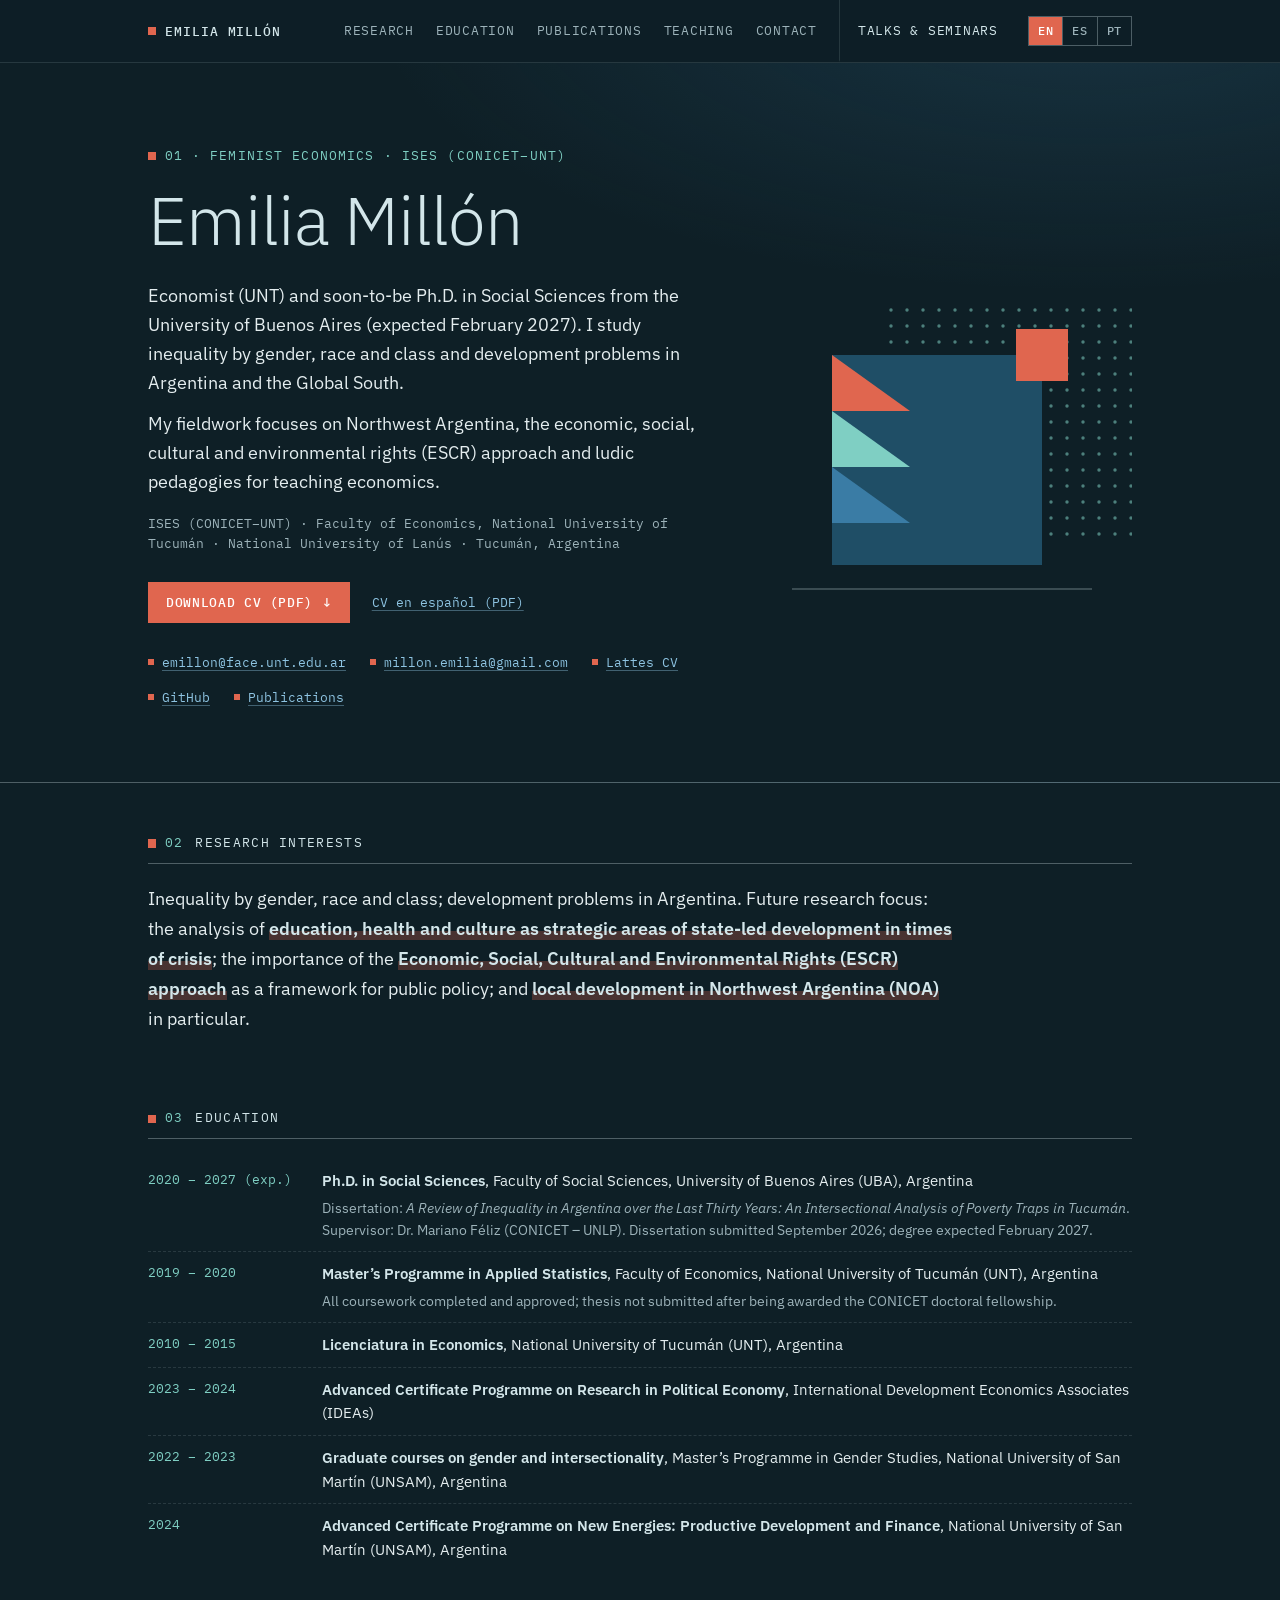
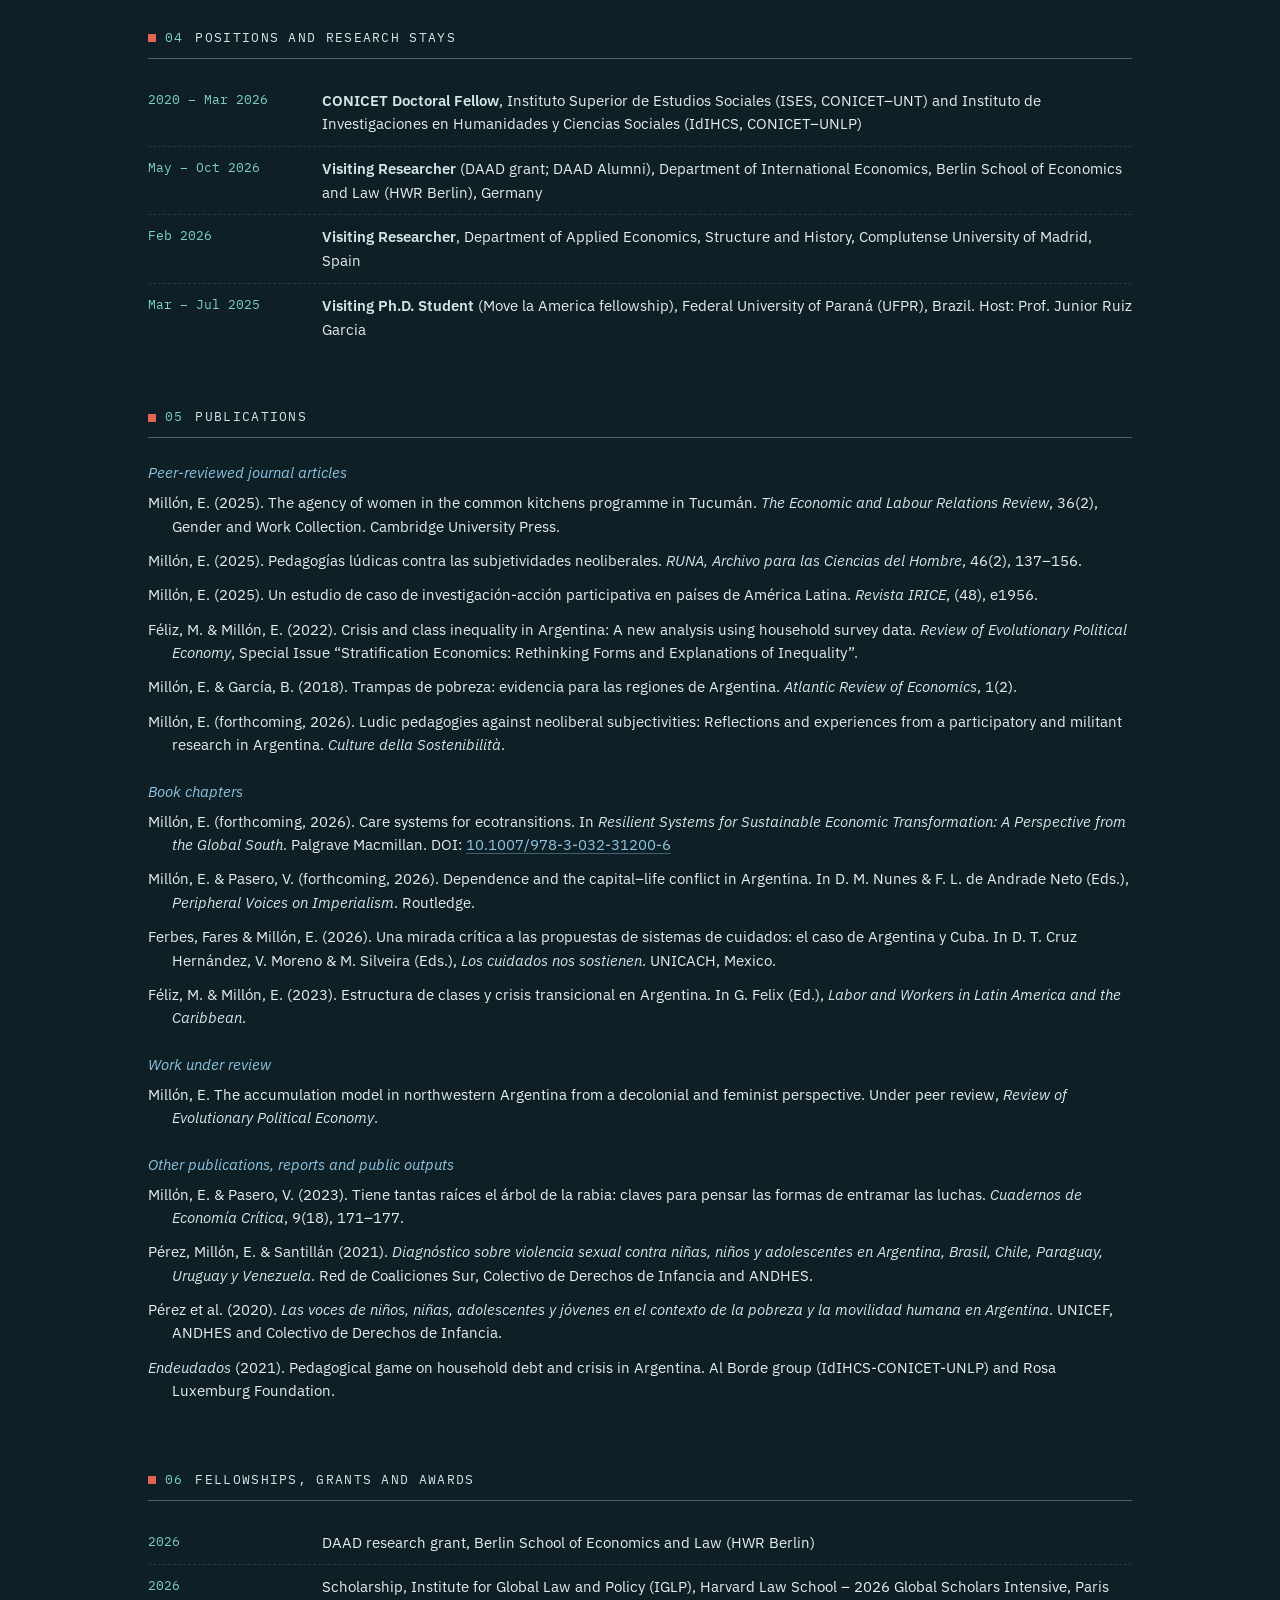
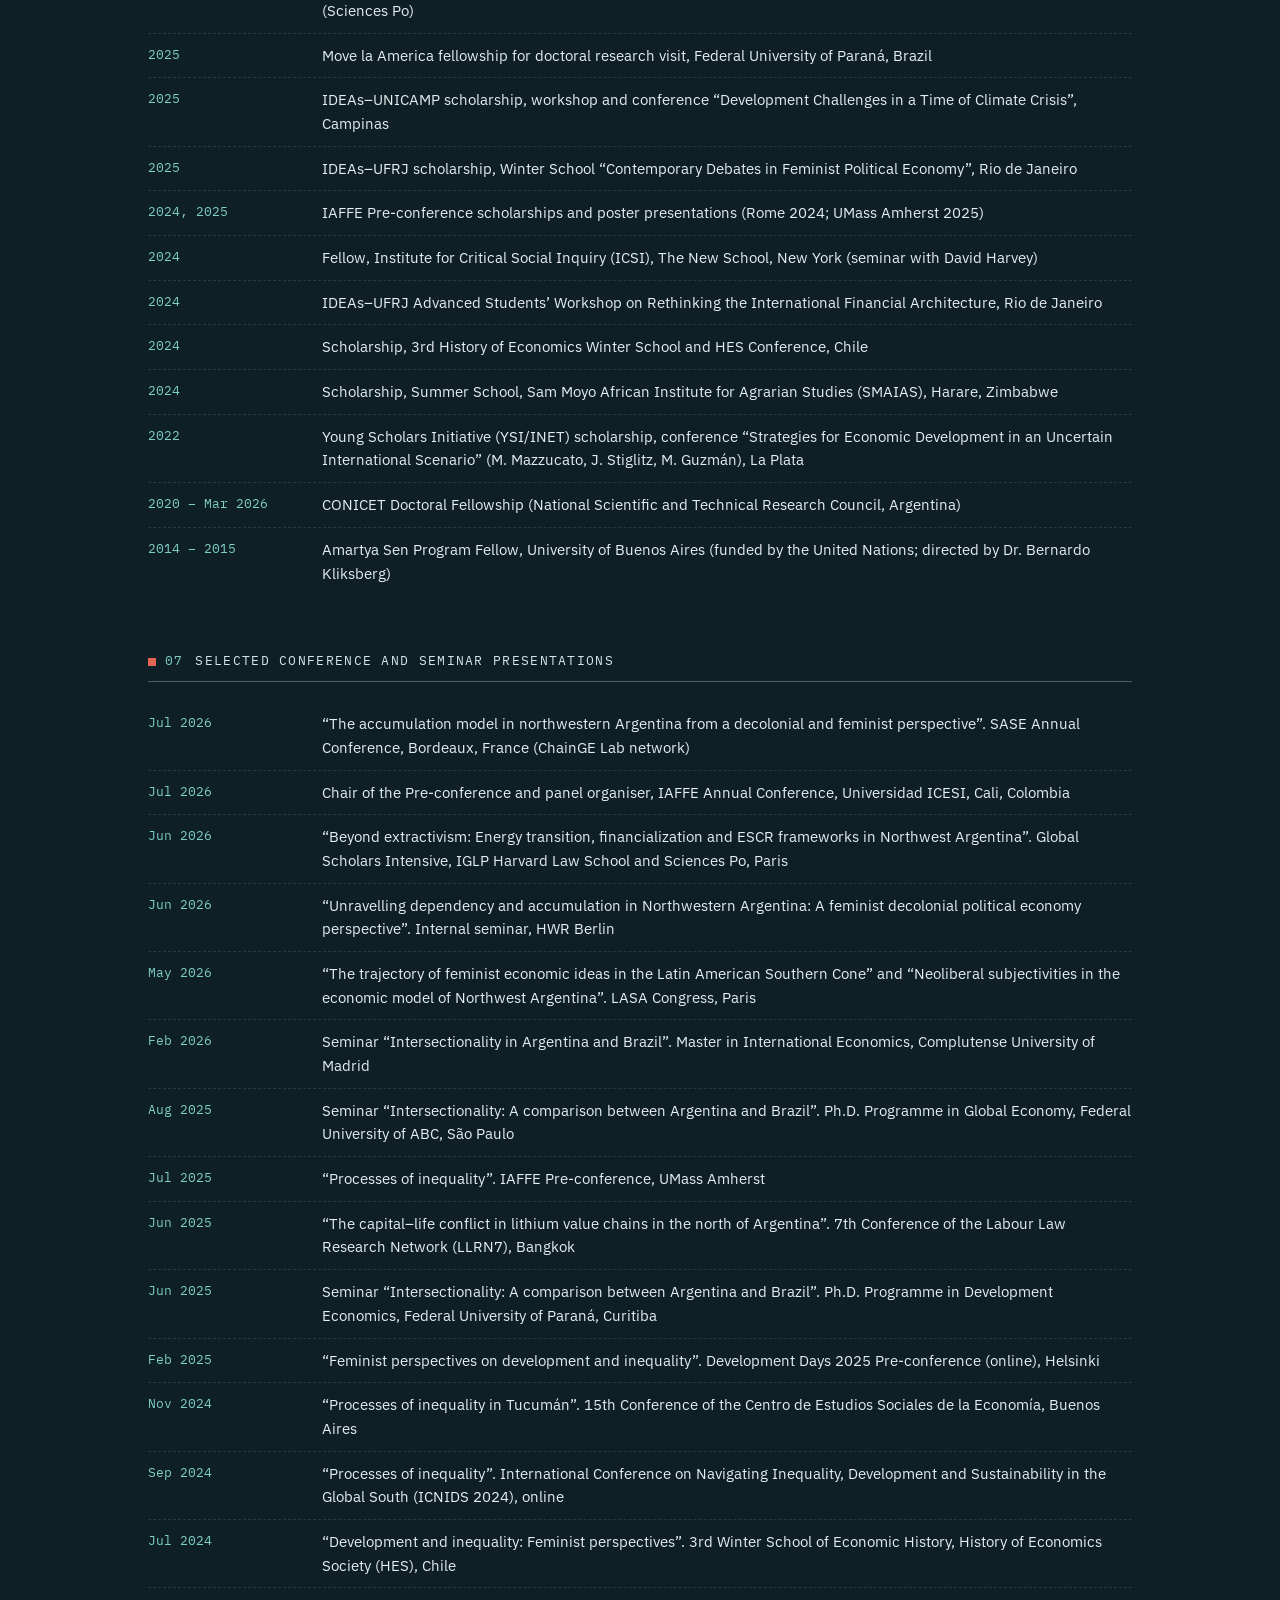
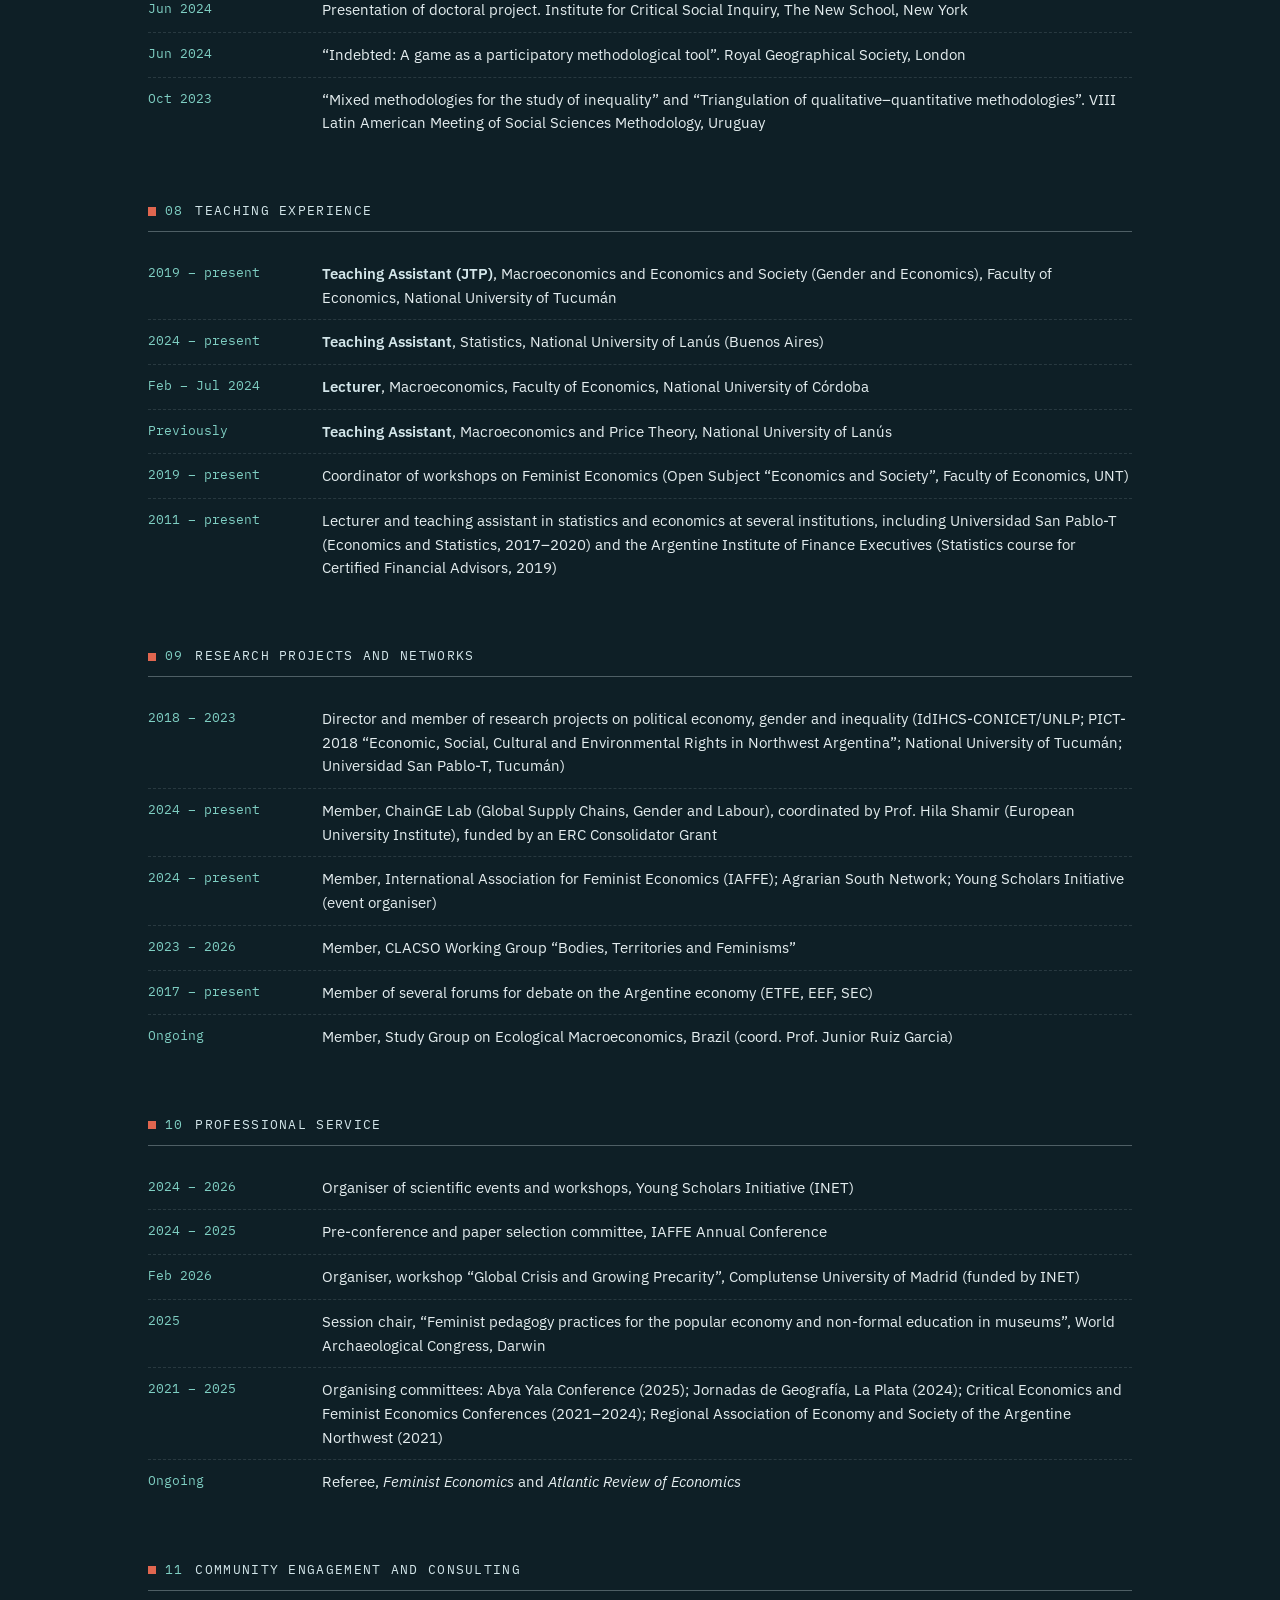
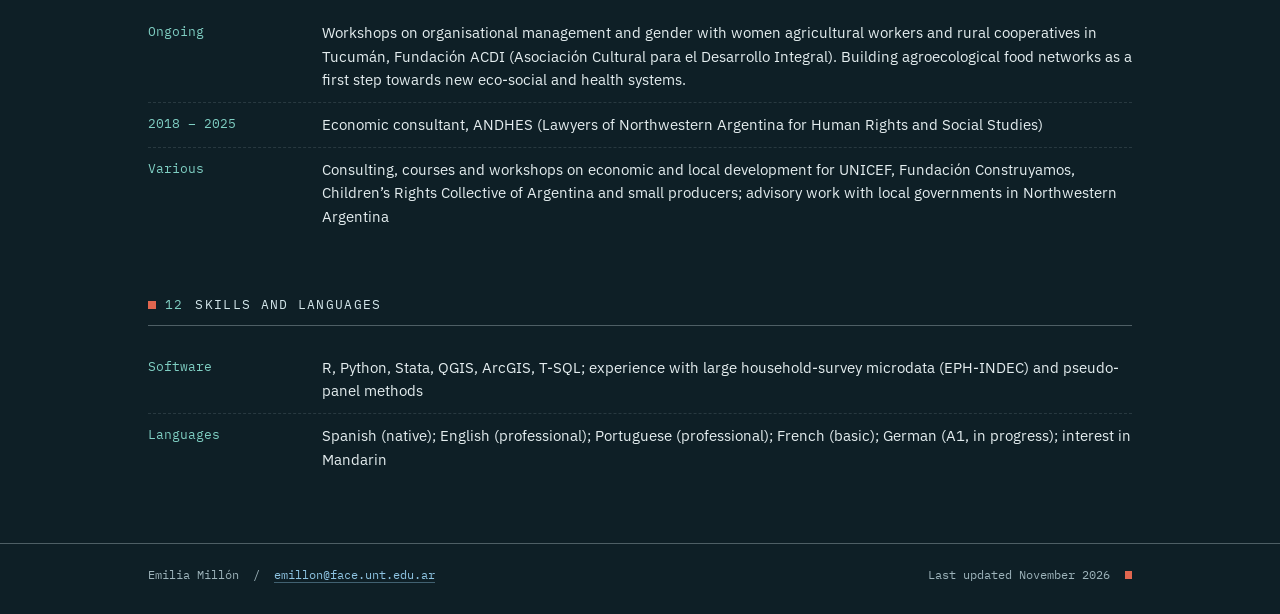
==== commit cc9d8445: "commit" ====
--- a/index.html
+++ b/index.html
@@ -22,7 +22,7 @@
 <section class="hero"><div class="wrap">
   <div>
     <p class="kicker"><span class="sq" aria-hidden="true"></span>01 · Feminist economics · ISES (CONICET–UNT)</p>
-    <h1>María Emilia<br>Millón Alderete</h1>
+    <h1>Emilia Millón</h1>
     <p class="bio">Economist (UNT) and soon-to-be Ph.D. in Social Sciences from the University of Buenos Aires (expected February 2027). I study inequality by gender, race and class and development problems in Argentina and the Global South.</p><p class="bio">My fieldwork focuses on Northwest Argentina, the economic, social, cultural and environmental rights (ESCR) approach and ludic pedagogies for teaching economics.</p>
     <p class="aff">ISES (CONICET–UNT) · Faculty of Economics, National University of Tucumán · National University of Lanús · Tucumán, Argentina</p>
     <div class="actions">
@@ -108,7 +108,7 @@
 <section class="hero"><div class="wrap">
   <div>
     <p class="kicker"><span class="sq" aria-hidden="true"></span>01 · Economía feminista · ISES (CONICET–UNT)</p>
-    <h1>María Emilia<br>Millón Alderete</h1>
+    <h1>Emilia Millón</h1>
     <p class="bio">Economista (UNT) y próximamente doctora en Ciencias Sociales por la Universidad de Buenos Aires (defensa prevista para febrero de 2027). Investigo la desigualdad por género, raza y clase y los problemas del desarrollo en Argentina y el Sur Global.</p><p class="bio">Mi trabajo de campo se centra en el Noroeste Argentino, el enfoque de derechos económicos, sociales, culturales y ambientales (DESCA) y las pedagogías lúdicas para enseñar economía.</p>
     <p class="aff">ISES (CONICET–UNT) · FACE, Universidad Nacional de Tucumán · Universidad Nacional de Lanús · Tucumán, Argentina</p>
     <div class="actions">
@@ -194,7 +194,7 @@
 <section class="hero"><div class="wrap">
   <div>
     <p class="kicker"><span class="sq" aria-hidden="true"></span>01 · Economia feminista · ISES (CONICET–UNT)</p>
-    <h1>María Emilia<br>Millón Alderete</h1>
+    <h1>Emilia Millón</h1>
     <p class="bio">Economista (UNT) e em breve doutora em Ciências Sociais pela Universidade de Buenos Aires (defesa prevista para fevereiro de 2027). Pesquiso a desigualdade de gênero, raça e classe e os problemas do desenvolvimento na Argentina e no Sul Global.</p><p class="bio">Meu trabalho de campo se concentra no Noroeste Argentino, no enfoque dos direitos econômicos, sociais, culturais e ambientais (DESCA) e nas pedagogias lúdicas para o ensino de economia.</p>
     <p class="aff">ISES (CONICET–UNT) · FACE, Universidade Nacional de Tucumán · Universidade Nacional de Lanús · Tucumán, Argentina</p>
     <div class="actions">
